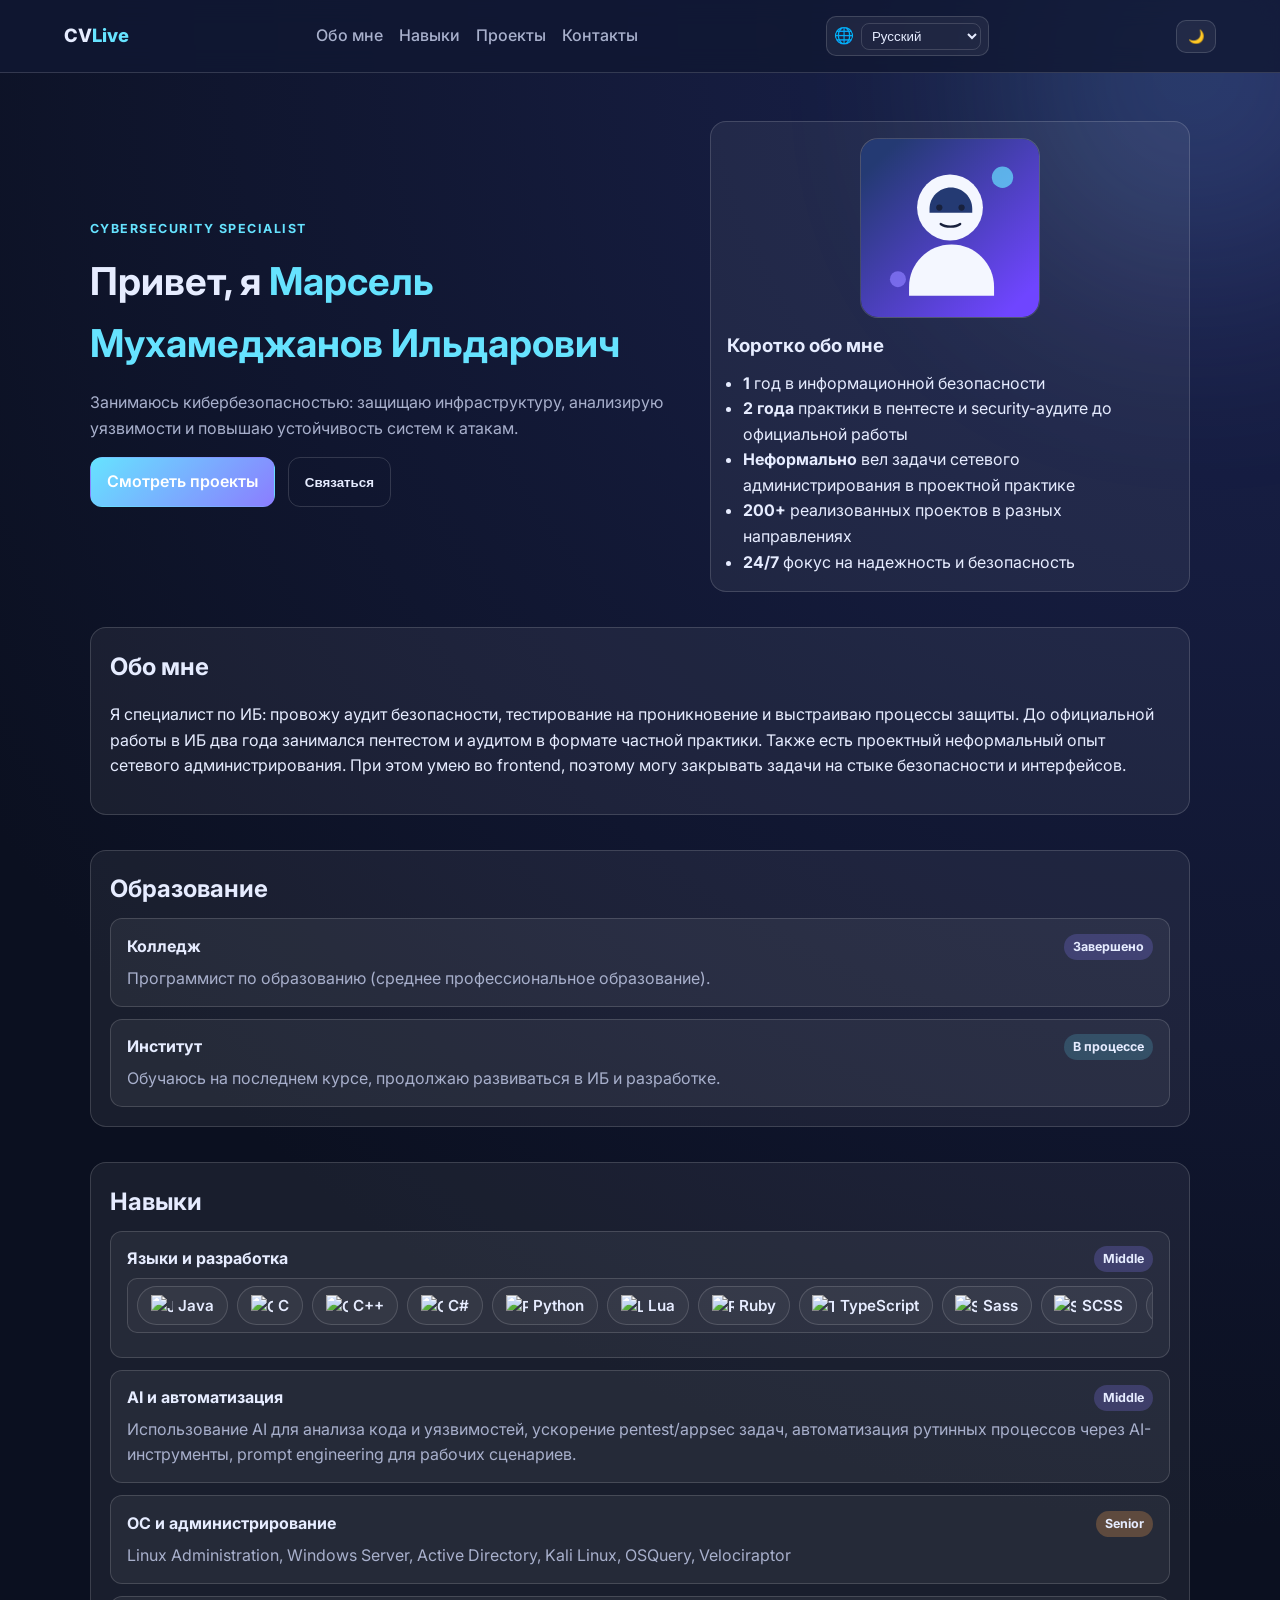
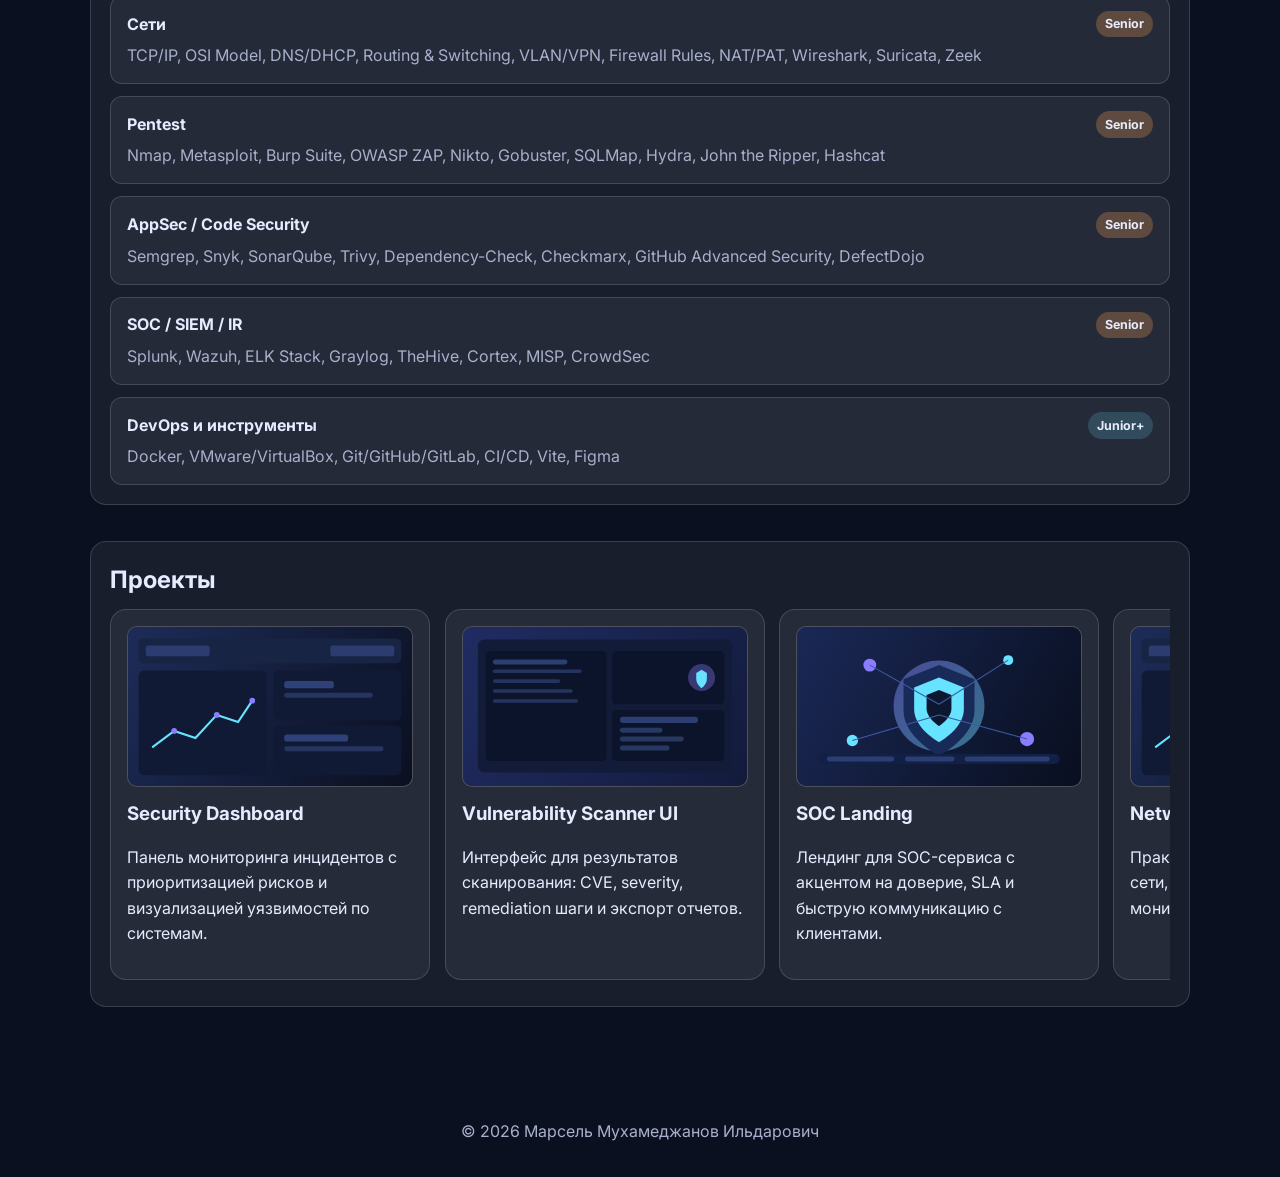
==== index.html @ aeaad743 "Initial resume website with multilingual UI and project showcase. Co-authored-by: Cursor <cursoragen" ====
<!doctype html>
<html lang="ru">
  <head>
    <meta charset="UTF-8" />
    <meta name="viewport" content="width=device-width, initial-scale=1.0" />
    <title>Портфолио | Мухамеджанов Марсель Ильдарович</title>
    <meta name="theme-color" content="#0b1020" />
    <meta
      name="description"
      content="Интерактивное онлайн-резюме: опыт, навыки, проекты и контакты."
    />
    <link rel="manifest" href="manifest.webmanifest" />
    <link rel="icon" href="assets/avatar.svg" type="image/svg+xml" />
    <link rel="preconnect" href="https://fonts.googleapis.com" />
    <link rel="preconnect" href="https://fonts.gstatic.com" crossorigin />
    <link
      href="https://fonts.googleapis.com/css2?family=Inter:wght@400;500;700;800&display=swap"
      rel="stylesheet"
    />
    <link rel="stylesheet" href="styles.css" />
  </head>
  <body>
    <div class="background-glow"></div>

    <header class="header">
      <a href="#home" class="logo">CV<span>Live</span></a>
      <nav class="nav">
        <a href="#about" data-i18n="nav_about">Обо мне</a>
        <a href="#skills" data-i18n="nav_skills">Навыки</a>
        <a href="#projects" data-i18n="nav_projects">Проекты</a>
        <a href="#" id="openPhonePanelNav" data-i18n="nav_contact">Контакты</a>
      </nav>
      <div class="lang-select-wrap" title="Language">
        <span>🌐</span>
        <select id="langSelect" aria-label="Выбор языка">
          <option value="de">Deutsch</option>
          <option value="en">English</option>
          <option value="es">Español</option>
          <option value="fr">Français</option>
          <option value="it">Italiano</option>
          <option value="ru" selected>Русский</option>
          <option value="tr">Türkçe</option>
          <option value="zh">中文</option>
        </select>
      </div>
      <button id="themeToggle" class="theme-toggle" aria-label="Сменить тему">🌙</button>
    </header>

    <main id="home">
      <section class="hero reveal">
        <div>
          <p class="kicker" data-i18n="hero_kicker">Cybersecurity Specialist</p>
          <h1 data-i18n-html="hero_title">Привет, я <span class="accent">Марсель Мухамеджанов Ильдарович</span></h1>
          <p class="hero-text" data-i18n="hero_text">
            Занимаюсь кибербезопасностью: защищаю инфраструктуру, анализирую
            уязвимости и повышаю устойчивость систем к атакам.
          </p>
          <div class="cta-group">
            <a class="btn btn-primary" href="#projects" data-i18n="hero_projects_btn">Смотреть проекты</a>
            <button class="btn btn-ghost" id="openPhonePanelBtn" type="button" data-i18n="hero_contact_btn">Связаться</button>
          </div>
        </div>
        <div class="stats-card floating-card">
          <img src="assets/avatar.svg" alt="Портрет в векторном стиле" class="avatar" loading="lazy" />
          <h3 data-i18n="stats_title">Коротко обо мне</h3>
          <ul>
            <li data-i18n-html="stats_item_1"><strong>1</strong> год в информационной безопасности</li>
            <li data-i18n-html="stats_item_2"><strong>2 года</strong> практики в пентесте и security-аудите до официальной работы</li>
            <li data-i18n-html="stats_item_3"><strong>Неформально</strong> вел задачи сетевого администрирования в проектной практике</li>
            <li data-i18n-html="stats_item_4"><strong>200+</strong> реализованных проектов в разных направлениях</li>
            <li data-i18n-html="stats_item_5"><strong>24/7</strong> фокус на надежность и безопасность</li>
          </ul>
        </div>
      </section>

      <section id="about" class="section reveal">
        <h2 data-i18n="about_title">Обо мне</h2>
        <p data-i18n="about_text">
          Я специалист по ИБ: провожу аудит безопасности, тестирование на
          проникновение и выстраиваю процессы защиты. До официальной работы в
          ИБ два года занимался пентестом и аудитом в формате частной практики.
          Также есть проектный неформальный опыт сетевого администрирования.
          При этом умею во frontend, поэтому могу закрывать задачи на стыке
          безопасности и интерфейсов.
        </p>
      </section>

      <section id="education" class="section reveal">
        <h2 data-i18n="edu_title">Образование</h2>
        <div class="skills-matrix">
          <article class="matrix-row">
            <div class="matrix-head">
              <h3 data-i18n="edu_college">Колледж</h3>
              <span class="level level-mid" data-i18n="edu_college_level">Завершено</span>
            </div>
            <p data-i18n="edu_college_text">Программист по образованию (среднее профессиональное образование).</p>
          </article>
          <article class="matrix-row">
            <div class="matrix-head">
              <h3 data-i18n="edu_uni">Институт</h3>
              <span class="level level-junior" data-i18n="edu_uni_level">В процессе</span>
            </div>
            <p data-i18n="edu_uni_text">Обучаюсь на последнем курсе, продолжаю развиваться в ИБ и разработке.</p>
          </article>
        </div>
      </section>

      <section id="skills" class="section reveal">
        <h2 data-i18n="skills_title">Навыки</h2>
        <div class="skills-matrix">
          <article class="matrix-row">
            <div class="matrix-head">
              <h3 data-i18n="skills_langdev_title">Языки и разработка</h3>
              <span class="level level-mid" data-i18n="level_middle">Middle</span>
            </div>
            <div class="lang-marquee" aria-label="Логотипы языков программирования">
              <div class="lang-track">
                <span class="lang-pill"><img src="https://cdn.jsdelivr.net/gh/devicons/devicon/icons/java/java-original.svg" alt="Java" />Java</span>
                <span class="lang-pill"><img src="https://cdn.jsdelivr.net/gh/devicons/devicon/icons/c/c-original.svg" alt="C" />C</span>
                <span class="lang-pill"><img src="https://cdn.jsdelivr.net/gh/devicons/devicon/icons/cplusplus/cplusplus-original.svg" alt="C++" />C++</span>
                <span class="lang-pill"><img src="https://cdn.jsdelivr.net/gh/devicons/devicon/icons/csharp/csharp-original.svg" alt="C#" />C#</span>
                <span class="lang-pill"><img src="https://cdn.jsdelivr.net/gh/devicons/devicon/icons/python/python-original.svg" alt="Python" />Python</span>
                <span class="lang-pill"><img src="https://cdn.jsdelivr.net/gh/devicons/devicon/icons/lua/lua-original.svg" alt="Lua" />Lua</span>
                <span class="lang-pill"><img src="https://cdn.jsdelivr.net/gh/devicons/devicon/icons/ruby/ruby-original.svg" alt="Ruby" />Ruby</span>
                <span class="lang-pill"><img src="https://cdn.jsdelivr.net/gh/devicons/devicon/icons/typescript/typescript-original.svg" alt="TypeScript" />TypeScript</span>
                <span class="lang-pill"><img src="https://cdn.jsdelivr.net/gh/devicons/devicon/icons/sass/sass-original.svg" alt="Sass" />Sass</span>
                <span class="lang-pill"><img src="https://cdn.jsdelivr.net/gh/devicons/devicon/icons/sass/sass-original.svg" alt="SCSS" />SCSS</span>
                <span class="lang-pill"><img src="assets/tailwindcss.svg" alt="Tailwind CSS" />Tailwind</span>
                <span class="lang-pill"><img src="https://cdn.jsdelivr.net/gh/devicons/devicon/icons/java/java-original.svg" alt="Java" />Java</span>
                <span class="lang-pill"><img src="https://cdn.jsdelivr.net/gh/devicons/devicon/icons/c/c-original.svg" alt="C" />C</span>
                <span class="lang-pill"><img src="https://cdn.jsdelivr.net/gh/devicons/devicon/icons/cplusplus/cplusplus-original.svg" alt="C++" />C++</span>
                <span class="lang-pill"><img src="https://cdn.jsdelivr.net/gh/devicons/devicon/icons/csharp/csharp-original.svg" alt="C#" />C#</span>
                <span class="lang-pill"><img src="https://cdn.jsdelivr.net/gh/devicons/devicon/icons/python/python-original.svg" alt="Python" />Python</span>
                <span class="lang-pill"><img src="https://cdn.jsdelivr.net/gh/devicons/devicon/icons/lua/lua-original.svg" alt="Lua" />Lua</span>
                <span class="lang-pill"><img src="https://cdn.jsdelivr.net/gh/devicons/devicon/icons/ruby/ruby-original.svg" alt="Ruby" />Ruby</span>
                <span class="lang-pill"><img src="https://cdn.jsdelivr.net/gh/devicons/devicon/icons/typescript/typescript-original.svg" alt="TypeScript" />TypeScript</span>
                <span class="lang-pill"><img src="https://cdn.jsdelivr.net/gh/devicons/devicon/icons/sass/sass-original.svg" alt="Sass" />Sass</span>
                <span class="lang-pill"><img src="https://cdn.jsdelivr.net/gh/devicons/devicon/icons/sass/sass-original.svg" alt="SCSS" />SCSS</span>
                <span class="lang-pill"><img src="assets/tailwindcss.svg" alt="Tailwind CSS" />Tailwind</span>
              </div>
            </div>
          </article>

          <article class="matrix-row">
            <div class="matrix-head">
              <h3 data-i18n="ai_title">AI и автоматизация</h3>
              <span class="level level-mid" data-i18n="level_middle">Middle</span>
            </div>
            <p data-i18n="ai_text">Использование AI для анализа кода и уязвимостей, ускорение pentest/appsec задач, автоматизация рутинных процессов через AI-инструменты, prompt engineering для рабочих сценариев.</p>
          </article>

          <article class="matrix-row">
            <div class="matrix-head">
              <h3 data-i18n="skills_os_title">ОС и администрирование</h3>
              <span class="level level-senior" data-i18n="level_senior">Senior</span>
            </div>
            <p data-i18n="skills_os_text">Linux Administration, Windows Server, Active Directory, Kali Linux, OSQuery, Velociraptor</p>
          </article>

          <article class="matrix-row">
            <div class="matrix-head">
              <h3 data-i18n="skills_networks_title">Сети</h3>
              <span class="level level-senior" data-i18n="level_senior">Senior</span>
            </div>
            <p data-i18n="skills_networks_text">TCP/IP, OSI Model, DNS/DHCP, Routing & Switching, VLAN/VPN, Firewall Rules, NAT/PAT, Wireshark, Suricata, Zeek</p>
          </article>

          <article class="matrix-row">
            <div class="matrix-head">
              <h3 data-i18n="skills_pentest_title">Pentest</h3>
              <span class="level level-senior" data-i18n="level_senior">Senior</span>
            </div>
            <p data-i18n="skills_pentest_text">Nmap, Metasploit, Burp Suite, OWASP ZAP, Nikto, Gobuster, SQLMap, Hydra, John the Ripper, Hashcat</p>
          </article>

          <article class="matrix-row">
            <div class="matrix-head">
              <h3 data-i18n="skills_appsec_title">AppSec / Code Security</h3>
              <span class="level level-senior" data-i18n="level_senior">Senior</span>
            </div>
            <p data-i18n="skills_appsec_text">Semgrep, Snyk, SonarQube, Trivy, Dependency-Check, Checkmarx, GitHub Advanced Security, DefectDojo</p>
          </article>

          <article class="matrix-row">
            <div class="matrix-head">
              <h3 data-i18n="skills_soc_title">SOC / SIEM / IR</h3>
              <span class="level level-senior" data-i18n="level_senior">Senior</span>
            </div>
            <p data-i18n="skills_soc_text">Splunk, Wazuh, ELK Stack, Graylog, TheHive, Cortex, MISP, CrowdSec</p>
          </article>

          <article class="matrix-row">
            <div class="matrix-head">
              <h3 data-i18n="skills_devops_title">DevOps и инструменты</h3>
              <span class="level level-junior" data-i18n="level_junior">Junior+</span>
            </div>
            <p data-i18n="skills_devops_text">Docker, VMware/VirtualBox, Git/GitHub/GitLab, CI/CD, Vite, Figma</p>
          </article>
        </div>
      </section>

      <section id="projects" class="section reveal">
        <h2 data-i18n="projects_title">Проекты</h2>
        <div class="projects-strip" id="projectsStrip">
          <article class="project-card open-modal-btn" data-modal="projectModal1" tabindex="0" role="button">
            <img
              src="assets/projects/security-dashboard.svg"
              alt="Иллюстрация проекта Security Dashboard"
              class="project-image"
              loading="lazy"
            />
            <h3 data-i18n="project_1_title">Security Dashboard</h3>
            <p data-i18n="project_1_text">
              Панель мониторинга инцидентов с приоритизацией рисков и
              визуализацией уязвимостей по системам.
            </p>
          </article>
          <article class="project-card open-modal-btn" data-modal="projectModal2" tabindex="0" role="button">
            <img
              src="assets/projects/vulnerability-scanner.svg"
              alt="Иллюстрация проекта Vulnerability Scanner UI"
              class="project-image"
              loading="lazy"
            />
            <h3 data-i18n="project_2_title">Vulnerability Scanner UI</h3>
            <p data-i18n="project_2_text">
              Интерфейс для результатов сканирования: CVE, severity, remediation
              шаги и экспорт отчетов.
            </p>
          </article>
          <article class="project-card open-modal-btn" data-modal="projectModal3" tabindex="0" role="button">
            <img
              src="assets/projects/soc-landing.svg"
              alt="Иллюстрация проекта SOC Landing"
              class="project-image"
              loading="lazy"
            />
            <h3 data-i18n="project_3_title">SOC Landing</h3>
            <p data-i18n="project_3_text">
              Лендинг для SOC-сервиса с акцентом на доверие, SLA и быструю
              коммуникацию с клиентами.
            </p>
          </article>
          <article class="project-card open-modal-btn" data-modal="projectModal4" tabindex="0" role="button">
            <img
              src="assets/projects/security-dashboard.svg"
              alt="Иллюстрация проекта Network Hardening Lab"
              class="project-image"
              loading="lazy"
            />
            <h3 data-i18n="project_4_title">Network Hardening Lab</h3>
            <p data-i18n="project_4_text">
              Практический стенд по сегментации сети, настройке firewall rules,
              VPN и мониторингу сетевых аномалий.
            </p>
          </article>
          <article class="project-card open-modal-btn" data-modal="projectModal5" tabindex="0" role="button">
            <img
              src="assets/projects/vulnerability-scanner.svg"
              alt="Иллюстрация проекта AppSec CI Pipeline"
              class="project-image"
              loading="lazy"
            />
            <h3 data-i18n="project_5_title">AppSec CI Pipeline</h3>
            <p data-i18n="project_5_text">
              Интеграция SAST/SCA/Container scanning в CI: Semgrep, Snyk, Trivy
              с отчетами и автоматизацией triage.
            </p>
          </article>
          <article class="project-card open-modal-btn" data-modal="projectModal6" tabindex="0" role="button">
            <img
              src="assets/projects/soc-landing.svg"
              alt="Иллюстрация проекта Incident Response Playbooks"
              class="project-image"
              loading="lazy"
            />
            <h3 data-i18n="project_6_title">Incident Response Playbooks</h3>
            <p data-i18n="project_6_text">
              Набор IR-сценариев и шаблонов реагирования для SOC: от алерта до
              пост-инцидентного отчета и lessons learned.
            </p>
          </article>
        </div>
      </section>

      <div id="projectModal1" class="modal" aria-hidden="true">
        <div class="modal-content">
          <button class="modal-close" data-close-modal>✕</button>
          <h3 data-i18n="modal_1_title">Security Dashboard</h3>
          <p data-i18n="modal_1_text">Центр мониторинга инцидентов: агрегация логов, риск-скоринг, таймлайн событий и приоритеты реагирования.</p>
        </div>
      </div>
      <div id="projectModal2" class="modal" aria-hidden="true">
        <div class="modal-content">
          <button class="modal-close" data-close-modal>✕</button>
          <h3 data-i18n="modal_2_title">Vulnerability Scanner UI</h3>
          <p data-i18n="modal_2_text">Интерфейс анализа уязвимостей с triage по CVSS, дедупликацией и назначением remediation-задач.</p>
        </div>
      </div>
      <div id="projectModal3" class="modal" aria-hidden="true">
        <div class="modal-content">
          <button class="modal-close" data-close-modal>✕</button>
          <h3 data-i18n="modal_3_title">SOC Landing</h3>
          <p data-i18n="modal_3_text">Лендинг сервиса с акцентом на SLA, процесс онбординга и прозрачную коммуникацию при инцидентах.</p>
        </div>
      </div>
      <div id="projectModal4" class="modal" aria-hidden="true">
        <div class="modal-content">
          <button class="modal-close" data-close-modal>✕</button>
          <h3 data-i18n="modal_4_title">Network Hardening Lab</h3>
          <p data-i18n="modal_4_text">Лаборатория для практики хардненинга: сегментация VLAN, VPN-туннели, firewall policy и проверка устойчивости.</p>
        </div>
      </div>
      <div id="projectModal5" class="modal" aria-hidden="true">
        <div class="modal-content">
          <button class="modal-close" data-close-modal>✕</button>
          <h3 data-i18n="modal_5_title">AppSec CI Pipeline</h3>
          <p data-i18n="modal_5_text">Пайплайн DevSecOps со сканированием кода и зависимостей, quality gates и автоматическим формированием отчетов.</p>
        </div>
      </div>
      <div id="projectModal6" class="modal" aria-hidden="true">
        <div class="modal-content">
          <button class="modal-close" data-close-modal>✕</button>
          <h3 data-i18n="modal_6_title">Incident Response Playbooks</h3>
          <p data-i18n="modal_6_text">Стандартизированные playbooks для SOC: классификация инцидента, containment, eradication и post-mortem.</p>
        </div>
      </div>

    </main>

    <aside id="phonePanel" class="phone-panel" aria-hidden="true">
      <div class="phone-shell">
        <div class="phone-notch"></div>
        <button class="phone-close" id="closePhonePanel" aria-label="Закрыть контакты">✕</button>
        <h3 data-i18n="contact_title">Связаться</h3>
        <p class="phone-sub" data-i18n="contact_subtitle">Быстрые контакты</p>
        <div class="phone-contact-list">
          <a href="tel:+79092951115" data-i18n="contact_phone">📞 +7 (909) 295-11-15</a>
          <a href="mailto:marselmuhamedzanoa@gmail.com" data-i18n="contact_email">✉️ marselmuhamedzanoa@gmail.com</a>
          <a href="https://t.me/llfatell" target="_blank" rel="noreferrer" data-i18n="contact_telegram">💬 Telegram: @llfatell</a>
          <a href="https://github.com/HARLEQU1IN" target="_blank" rel="noreferrer" data-i18n="contact_github">🐙 GitHub: HARLEQU1IN</a>
        </div>
      </div>
    </aside>

    <footer class="footer">© <span id="year"></span> Марсель Мухамеджанов Ильдарович</footer>
    <script src="script.js"></script>
  </body>
</html>
---- styles.css ----
:root {
  --bg: #0b1020;
  --bg-soft: #111833;
  --text: #e6ecff;
  --muted: #a8b0cc;
  --accent: #66e3ff;
  --accent-2: #8b7dff;
  --card: rgba(255, 255, 255, 0.06);
  --border: rgba(255, 255, 255, 0.15);
}

body.light {
  --bg: #f5f8ff;
  --bg-soft: #ffffff;
  --text: #18213d;
  --muted: #566188;
  --accent: #0074ff;
  --accent-2: #6f45ff;
  --card: rgba(0, 70, 170, 0.06);
  --border: rgba(0, 70, 170, 0.16);
}

* {
  box-sizing: border-box;
}

html {
  scroll-behavior: smooth;
}

body {
  margin: 0;
  font-family: Inter, system-ui, sans-serif;
  background: radial-gradient(circle at top right, #1b2350 0, var(--bg) 50%);
  color: var(--text);
  line-height: 1.6;
  min-height: 100vh;
  overflow-x: hidden;
}

body.light {
  background: linear-gradient(180deg, #e9f2ff, #f7f9ff 45%, #f5f8ff);
}

.background-glow {
  position: fixed;
  width: 400px;
  height: 400px;
  border-radius: 50%;
  background: linear-gradient(135deg, var(--accent), var(--accent-2));
  filter: blur(120px);
  opacity: 0.22;
  top: -120px;
  right: -120px;
  pointer-events: none;
}

.glow-2 {
  top: auto;
  bottom: -140px;
  left: -120px;
  right: auto;
  opacity: 0.16;
}

.noise {
  position: fixed;
  inset: 0;
  pointer-events: none;
  opacity: 0.06;
  background-image: radial-gradient(circle, #fff 1px, transparent 1px);
  background-size: 3px 3px;
}

.header {
  position: sticky;
  top: 0;
  z-index: 10;
  display: flex;
  align-items: center;
  justify-content: space-between;
  padding: 1rem 5vw;
  backdrop-filter: blur(12px);
  background: color-mix(in srgb, var(--bg-soft) 82%, transparent);
  border-bottom: 1px solid var(--border);
}

.logo {
  font-weight: 800;
  font-size: 1.15rem;
  text-decoration: none;
  color: var(--text);
}

.logo span {
  color: var(--accent);
}

.nav {
  display: flex;
  gap: 1rem;
}

.nav a {
  color: var(--muted);
  text-decoration: none;
  font-weight: 500;
}

.nav a.active {
  color: var(--accent);
}

.nav a:hover {
  color: var(--accent);
}

.theme-toggle {
  border: 1px solid var(--border);
  background: var(--card);
  color: var(--text);
  border-radius: 10px;
  padding: 0.5rem 0.65rem;
  cursor: pointer;
}

.lang-select-wrap {
  display: flex;
  align-items: center;
  gap: 0.4rem;
  border: 1px solid var(--border);
  border-radius: 10px;
  padding: 0.35rem 0.45rem;
  background: var(--card);
}

.lang-select-wrap select {
  border: 1px solid var(--border);
  border-radius: 8px;
  background: transparent;
  color: var(--text);
  padding: 0.25rem 0.4rem;
  min-width: 120px;
}

main {
  width: min(1100px, 92vw);
  margin: 0 auto;
  padding: 2rem 0 5rem;
}

.hero {
  display: grid;
  grid-template-columns: 1.25fr 1fr;
  gap: 1.2rem;
  align-items: center;
  margin-top: 1rem;
}

.kicker {
  color: var(--accent);
  font-weight: 700;
  text-transform: uppercase;
  letter-spacing: 0.12em;
  font-size: 0.78rem;
}

h1,
h2,
h3 {
  margin: 0 0 0.6rem;
}

h1 {
  font-size: clamp(1.9rem, 3vw, 3.2rem);
}

.accent {
  color: var(--accent);
}

.hero-text {
  max-width: 65ch;
  color: var(--muted);
}

.cta-group {
  display: flex;
  gap: 0.8rem;
  margin-top: 1rem;
}

.btn {
  border-radius: 12px;
  padding: 0.7rem 1rem;
  text-decoration: none;
  font-weight: 600;
  border: 1px solid transparent;
  transition: transform 0.2s ease, box-shadow 0.2s ease;
}

.btn:hover {
  transform: translateY(-1px);
}

.btn-primary {
  background: linear-gradient(135deg, var(--accent), var(--accent-2));
  color: white;
}

.btn-ghost {
  color: var(--text);
  border-color: var(--border);
  background: transparent;
  cursor: pointer;
}

.stats-card,
.section,
.project-card,
.contact-form {
  background: var(--card);
  border: 1px solid var(--border);
  border-radius: 16px;
}

.stats-card {
  padding: 1rem;
}

.floating-card {
  transform-style: preserve-3d;
  transition: transform 0.2s ease;
}

.avatar {
  width: 100%;
  max-width: 180px;
  display: block;
  margin: 0 auto 0.8rem;
  border-radius: 18px;
  border: 1px solid var(--border);
  background: linear-gradient(160deg, rgba(255, 255, 255, 0.08), transparent);
}

.stats-card ul {
  margin: 0;
  padding-left: 1rem;
}

.section {
  margin-top: 2.2rem;
  padding: 1.2rem;
}

.ticker-wrap {
  overflow: hidden;
  border: 1px solid var(--border);
  border-radius: 14px;
  background: var(--card);
}

.ticker-track {
  display: flex;
  gap: 0.7rem;
  width: max-content;
  padding: 0.8rem;
  animation: tickerMove 24s linear infinite;
}

.ticker-track span {
  border: 1px solid var(--border);
  border-radius: 999px;
  padding: 0.4rem 0.8rem;
  background: rgba(255, 255, 255, 0.05);
  white-space: nowrap;
}

.ticker-wrap:hover .ticker-track {
  animation-play-state: paused;
}

.filters {
  display: flex;
  flex-wrap: wrap;
  gap: 0.55rem;
  margin-bottom: 0.9rem;
}

.chip {
  border: 1px solid var(--border);
  background: transparent;
  color: var(--text);
  border-radius: 999px;
  padding: 0.42rem 0.8rem;
  cursor: pointer;
}

.chip.active {
  background: linear-gradient(135deg, var(--accent), var(--accent-2));
  color: white;
}

.dashboard-grid {
  display: grid;
  grid-template-columns: repeat(auto-fit, minmax(220px, 1fr));
  gap: 0.9rem;
}

.dashboard-tile {
  border: 1px solid var(--border);
  border-radius: 14px;
  padding: 1rem;
  background: var(--card);
  position: relative;
  overflow: hidden;
}

.dashboard-tile::after {
  content: "";
  position: absolute;
  width: 130px;
  height: 130px;
  border-radius: 50%;
  background: radial-gradient(circle, var(--accent), transparent 65%);
  top: -55px;
  right: -55px;
  opacity: 0.35;
}

.pulse {
  animation: pulseTile 2.8s ease-in-out infinite;
}

.skills-grid,
.projects-grid {
  display: grid;
  gap: 0.8rem;
}

.skills-grid {
  grid-template-columns: repeat(auto-fit, minmax(150px, 1fr));
}

.skills-groups {
  display: grid;
  gap: 1rem;
}

.skills-group h3 {
  margin-bottom: 0.55rem;
  color: var(--accent);
  font-size: 0.95rem;
  letter-spacing: 0.02em;
}

.skills-group.hide {
  display: none;
}

.hide {
  display: none !important;
}

.skills-matrix {
  display: grid;
  gap: 0.75rem;
}

.matrix-row {
  border: 1px solid var(--border);
  border-radius: 12px;
  padding: 0.9rem 1rem;
  background: color-mix(in srgb, var(--card) 92%, transparent);
  overflow: hidden;
}

.matrix-head {
  display: flex;
  align-items: center;
  justify-content: space-between;
  gap: 0.8rem;
  margin-bottom: 0.35rem;
}

.matrix-head h3 {
  margin: 0;
  font-size: 1rem;
}

.matrix-row p {
  margin: 0;
  color: var(--muted);
  overflow-wrap: anywhere;
}

.lang-marquee {
  width: 100%;
  max-width: 100%;
  overflow: hidden;
  border: 1px solid var(--border);
  border-radius: 10px;
  margin-bottom: 0.55rem;
  background: rgba(255, 255, 255, 0.03);
}

.lang-track {
  display: flex;
  gap: 0.55rem;
  width: max-content;
  max-width: none;
  padding: 0.45rem 0.55rem;
  animation: langTicker 24s linear infinite;
  will-change: transform;
}

.lang-marquee:hover .lang-track {
  animation-play-state: paused;
}

.lang-pill {
  display: inline-flex;
  align-items: center;
  gap: 0.35rem;
  border: 1px solid var(--border);
  border-radius: 999px;
  padding: 0.4rem 0.8rem;
  font-size: 0.95rem;
  font-weight: 600;
  color: var(--text);
  background: rgba(255, 255, 255, 0.04);
  white-space: nowrap;
}

.lang-pill img {
  width: 22px;
  height: 22px;
  display: block;
}

.level {
  border-radius: 999px;
  padding: 0.2rem 0.55rem;
  font-size: 0.78rem;
  font-weight: 700;
}

.level-junior {
  background: rgba(102, 227, 255, 0.18);
  color: var(--text);
}

.level-mid {
  background: rgba(139, 125, 255, 0.24);
  color: var(--text);
}

.level-senior {
  background: rgba(255, 166, 77, 0.26);
  color: var(--text);
}

.skill-card {
  border: 1px solid var(--border);
  border-radius: 12px;
  padding: 0.8rem;
  text-align: center;
  font-size: 0.96rem;
  overflow-wrap: anywhere;
  word-break: break-word;
  background: color-mix(in srgb, var(--card) 88%, transparent);
  transition: transform 0.2s ease, opacity 0.2s ease;
}

.skill-card.hide {
  display: none;
}

.projects-grid {
  grid-template-columns: repeat(auto-fill, minmax(230px, 1fr));
}

.projects-strip {
  display: flex;
  gap: 0.9rem;
  overflow-x: auto;
  padding-bottom: 0.45rem;
  scrollbar-width: none;
}

.projects-strip::-webkit-scrollbar {
  display: none;
}

.projects-strip .project-card {
  min-width: 320px;
  flex: 0 0 320px;
  cursor: pointer;
}

.project-card {
  padding: 1rem;
  transition: transform 0.25s ease, box-shadow 0.25s ease;
}

.project-image {
  width: 100%;
  aspect-ratio: 16 / 9;
  object-fit: cover;
  border-radius: 10px;
  border: 1px solid var(--border);
  margin-bottom: 0.75rem;
  display: block;
  background: rgba(255, 255, 255, 0.04);
}

.project-card:hover {
  transform: translateY(-3px);
  box-shadow: 0 10px 35px rgba(0, 0, 0, 0.18);
}

.timeline {
  display: grid;
  grid-template-columns: repeat(auto-fit, minmax(200px, 1fr));
  gap: 0.8rem;
}

.timeline-item {
  border: 1px solid var(--border);
  border-radius: 12px;
  padding: 0.9rem;
  background: color-mix(in srgb, var(--card) 90%, transparent);
}

.timeline-item span {
  font-size: 0.8rem;
  color: var(--accent);
  font-weight: 700;
}

.timeline-item p {
  margin: 0.35rem 0 0;
}

.contact-form {
  padding: 1rem;
  display: grid;
  gap: 0.7rem;
}

input,
textarea {
  border-radius: 10px;
  border: 1px solid var(--border);
  padding: 0.65rem 0.75rem;
  background: rgba(0, 0, 0, 0.07);
  color: var(--text);
}

body.light input,
body.light textarea {
  background: rgba(255, 255, 255, 0.8);
}

.form-status {
  margin: 0.2rem 0 0;
  color: var(--accent);
  min-height: 1.2rem;
}

.footer {
  padding: 2rem;
  text-align: center;
  color: var(--muted);
}

.phone-panel {
  position: fixed;
  right: 1rem;
  top: 50%;
  transform: translate(120%, -50%);
  z-index: 45;
  transition: transform 0.35s ease;
}

.phone-panel.open {
  transform: translate(0, -50%);
}

.phone-shell {
  width: min(320px, 88vw);
  border-radius: 28px;
  border: 1px solid var(--border);
  background: color-mix(in srgb, var(--bg-soft) 93%, transparent);
  backdrop-filter: blur(10px);
  padding: 1rem;
  box-shadow: 0 18px 40px rgba(0, 0, 0, 0.28);
  position: relative;
  animation: phoneFloat 2.2s ease-in-out infinite;
}

.phone-notch {
  width: 92px;
  height: 12px;
  border-radius: 999px;
  background: rgba(255, 255, 255, 0.14);
  margin: 0 auto 0.7rem;
}

.phone-close {
  position: absolute;
  right: 0.7rem;
  top: 0.65rem;
  border: 1px solid var(--border);
  background: transparent;
  color: var(--text);
  border-radius: 8px;
  cursor: pointer;
}

.phone-sub {
  margin-top: -0.25rem;
  color: var(--muted);
}

.phone-contact-list {
  display: grid;
  gap: 0.55rem;
}

.phone-contact-list a {
  text-decoration: none;
  color: var(--text);
  border: 1px solid var(--border);
  border-radius: 10px;
  padding: 0.55rem 0.7rem;
  background: rgba(255, 255, 255, 0.03);
}

.phone-contact-list a:hover {
  border-color: var(--accent);
}

.roadmap-panel {
  margin-top: 0.8rem;
}

.tree-grid {
  display: grid;
  grid-template-columns: repeat(auto-fit, minmax(200px, 1fr));
  gap: 1rem;
  position: relative;
}

.tree-node {
  border: 1px solid var(--border);
  border-radius: 14px;
  padding: 0.85rem;
  background: color-mix(in srgb, var(--card) 90%, transparent);
  position: relative;
}

.tree-node::before {
  content: "";
  position: absolute;
  top: -12px;
  left: 24px;
  width: 2px;
  height: 12px;
  background: linear-gradient(var(--accent), transparent);
}

.modal {
  position: fixed;
  inset: 0;
  background: rgba(5, 8, 20, 0.72);
  display: grid;
  place-items: center;
  padding: 1rem;
  opacity: 0;
  visibility: hidden;
  transition: opacity 0.2s ease, visibility 0.2s ease;
  z-index: 40;
}

.modal.open {
  opacity: 1;
  visibility: visible;
}

.modal-content {
  width: min(540px, 94vw);
  border: 1px solid var(--border);
  border-radius: 16px;
  background: var(--bg-soft);
  padding: 1rem;
  transform: translateY(10px) scale(0.98);
  transition: transform 0.25s ease;
}

.modal.open .modal-content {
  transform: translateY(0) scale(1);
}

.modal-close {
  border: 1px solid var(--border);
  border-radius: 8px;
  background: transparent;
  color: var(--text);
  float: right;
  cursor: pointer;
}

.faq-item {
  border: 1px solid var(--border);
  border-radius: 12px;
  margin-bottom: 0.7rem;
  overflow: hidden;
}

.faq-btn {
  width: 100%;
  text-align: left;
  border: 0;
  padding: 0.8rem;
  background: color-mix(in srgb, var(--card) 92%, transparent);
  color: var(--text);
  cursor: pointer;
}

.faq-body {
  max-height: 0;
  overflow: hidden;
  padding: 0 0.8rem;
  transition: max-height 0.24s ease, padding 0.24s ease;
}

.faq-item.open .faq-body {
  max-height: 120px;
  padding: 0.2rem 0.8rem 0.8rem;
}

.reveal {
  opacity: 0;
  transform: translateY(12px);
  transition: opacity 0.5s ease, transform 0.5s ease;
}

.reveal.visible {
  opacity: 1;
  transform: translateY(0);
}

@media (max-width: 820px) {
  .nav {
    display: none;
  }

  .hero {
    grid-template-columns: 1fr;
  }
}

@media (max-width: 560px) {
  .skills-grid {
    grid-template-columns: 1fr;
  }
}

@keyframes tickerMove {
  from {
    transform: translateX(0);
  }
  to {
    transform: translateX(-50%);
  }
}

@keyframes pulseTile {
  0%,
  100% {
    transform: translateY(0);
  }
  50% {
    transform: translateY(-4px);
  }
}

@keyframes langTicker {
  from {
    transform: translateX(0);
  }
  to {
    transform: translateX(-50%);
  }
}

@keyframes phoneFloat {
  0%,
  100% {
    transform: translateY(0);
  }
  50% {
    transform: translateY(-6px);
  }
}
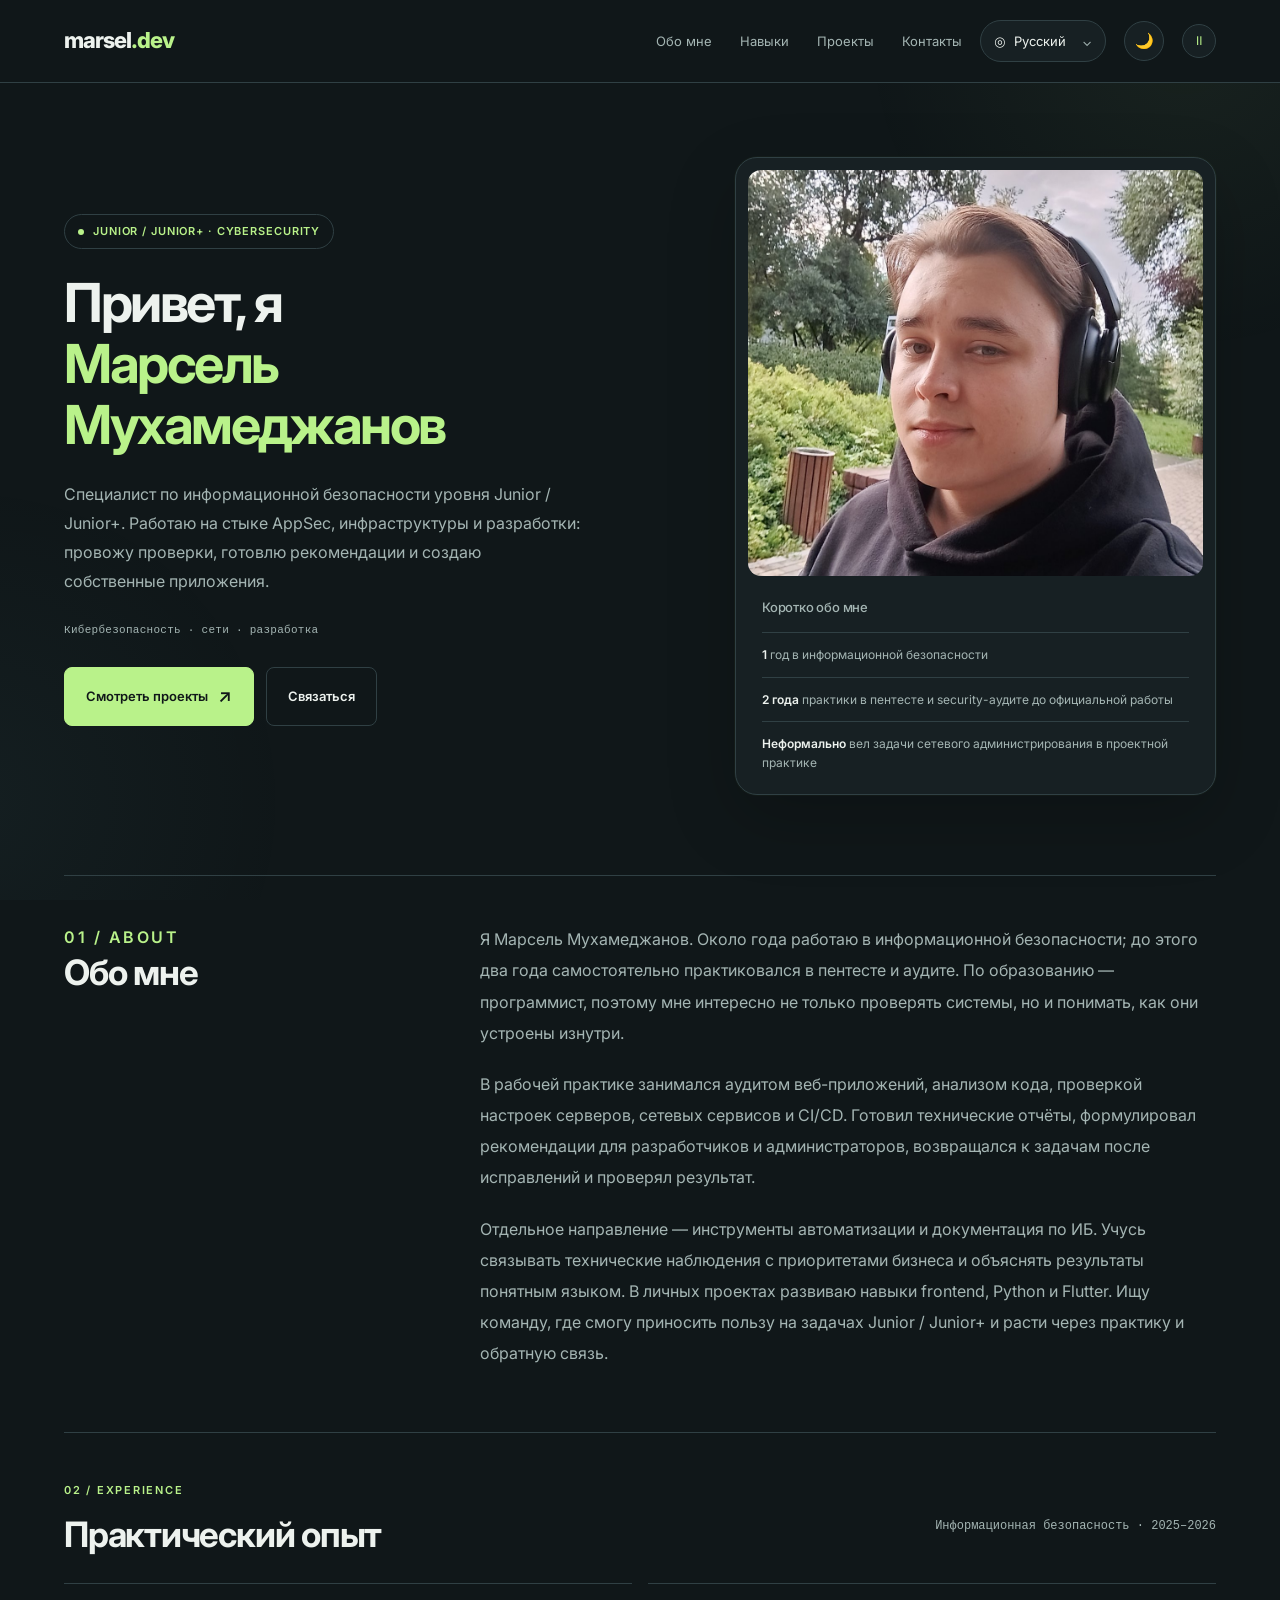
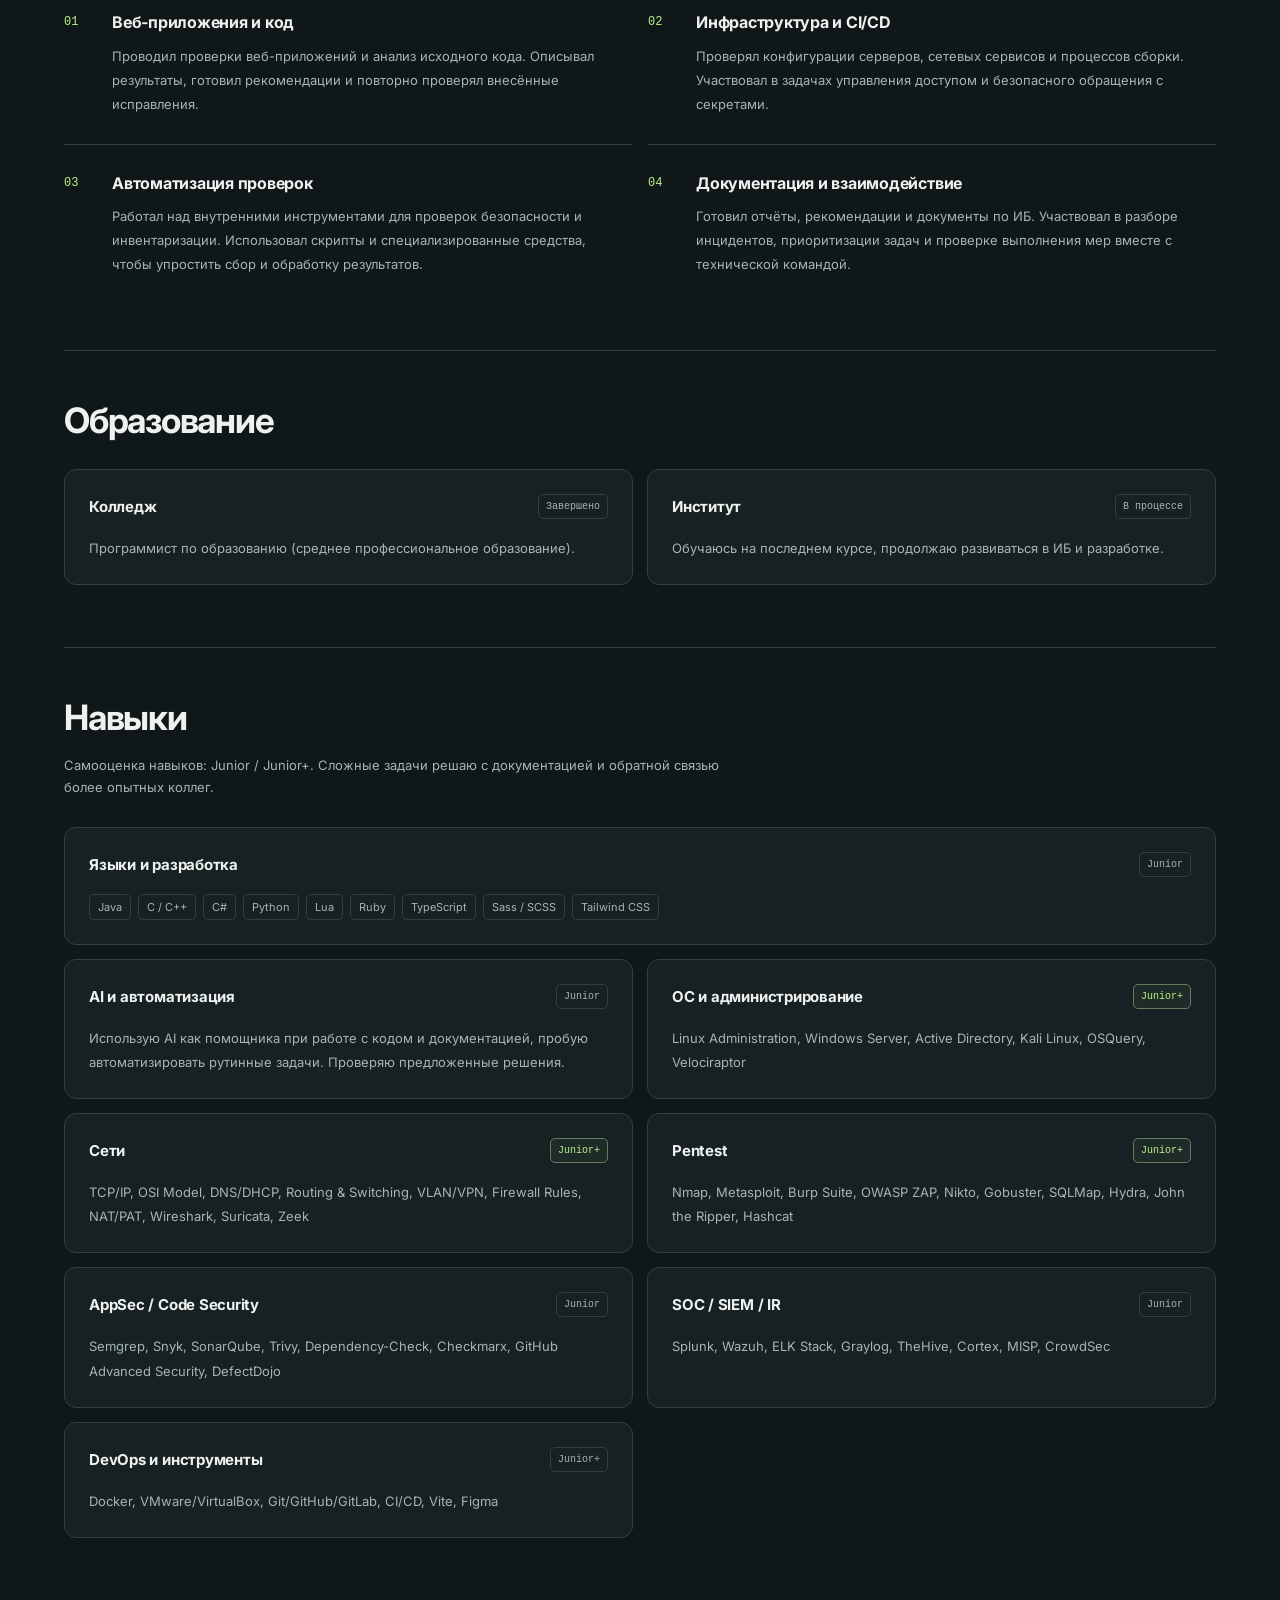
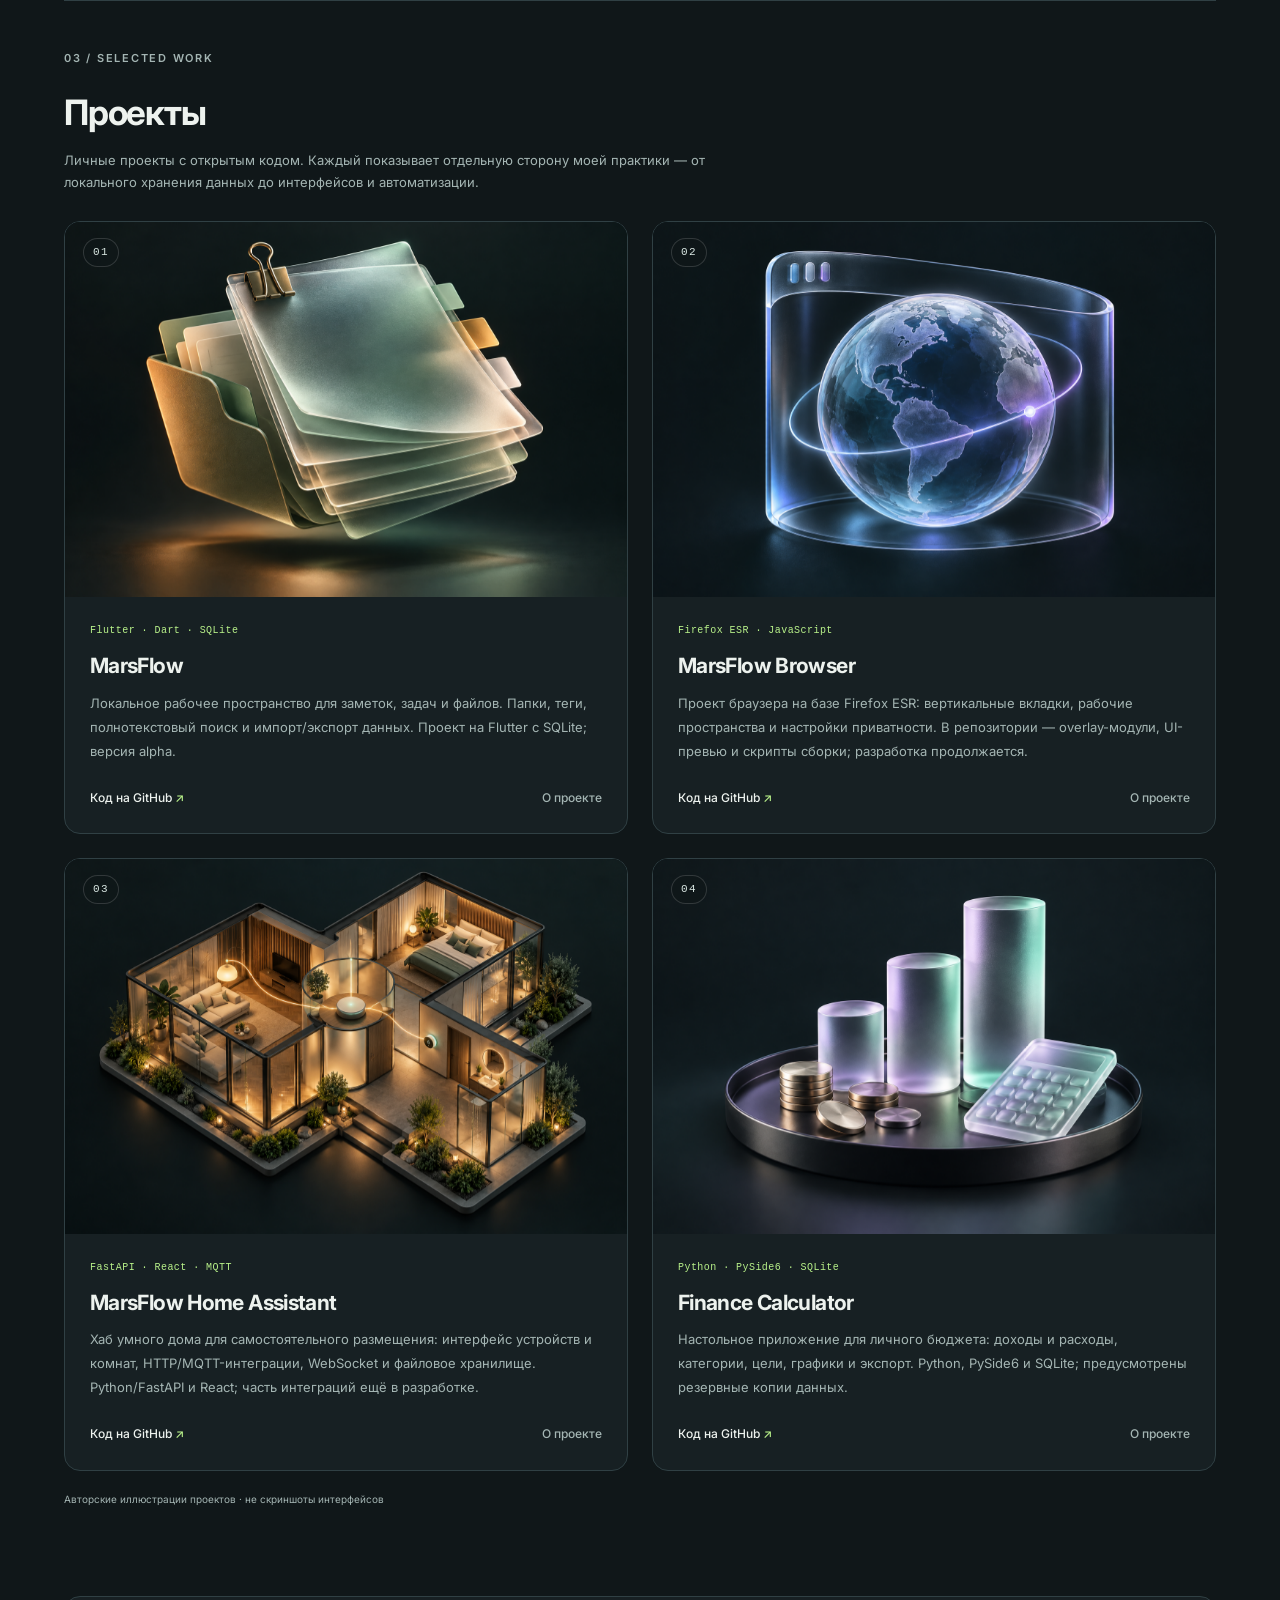
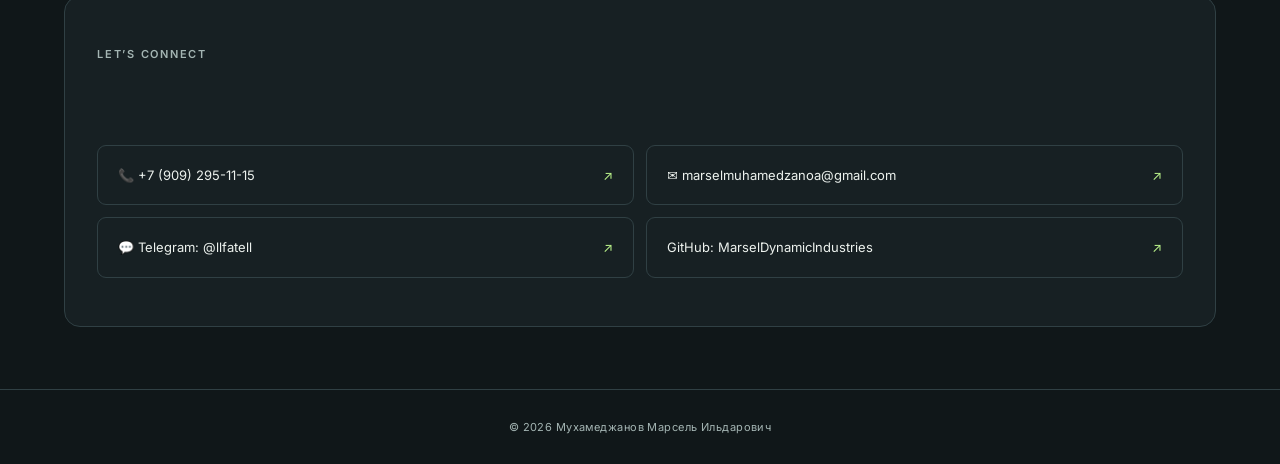
==== commit 23c9e54d: "Add files via upload Обновление портфолио" ====
--- a/index.html
+++ b/index.html
@@ -1,349 +1,148 @@
-<!doctype html>
+<!DOCTYPE html>
+
 <html lang="ru">
-  <head>
-    <meta charset="UTF-8" />
-    <meta name="viewport" content="width=device-width, initial-scale=1.0" />
-    <title>Портфолио | Мухамеджанов Марсель Ильдарович</title>
-    <meta name="theme-color" content="#0b1020" />
-    <meta
-      name="description"
-      content="Интерактивное онлайн-резюме: опыт, навыки, проекты и контакты."
-    />
-    <link rel="manifest" href="manifest.webmanifest" />
-    <link rel="icon" href="assets/avatar.svg" type="image/svg+xml" />
-    <link rel="preconnect" href="https://fonts.googleapis.com" />
-    <link rel="preconnect" href="https://fonts.gstatic.com" crossorigin />
-    <link
-      href="https://fonts.googleapis.com/css2?family=Inter:wght@400;500;700;800&display=swap"
-      rel="stylesheet"
-    />
-    <link rel="stylesheet" href="styles.css" />
-  </head>
-  <body>
-    <div class="background-glow"></div>
+<head>
+<meta charset="utf-8"/>
+<meta content="width=device-width, initial-scale=1.0" name="viewport"/>
+<title>Портфолио | Мухамеджанов Марсель Ильдарович</title>
+<meta content="#101719" name="theme-color"/>
+<meta content="Марсель Мухамеджанов — Junior / Junior+ в информационной безопасности. Практический опыт, навыки и личные проекты с открытым кодом." name="description"/>
+<link href="manifest.webmanifest" rel="manifest"/>
+<link href="assets/avatar.svg" rel="icon" type="image/svg+xml"/>
+<link href="https://fonts.googleapis.com" rel="preconnect"/>
+<link crossorigin="" href="https://fonts.gstatic.com" rel="preconnect"/>
+<link href="https://fonts.googleapis.com/css2?family=Inter:wght@400;500;700;800&amp;display=swap" rel="stylesheet"/>
+<link href="styles.css" rel="stylesheet"/>
+</head>
+<body><div aria-hidden="true" class="scroll-progress"></div><div aria-hidden="true" class="ambient-field"><i></i><i></i></div>
+<div class="background-glow"></div>
+<header class="header">
+<a class="logo" href="#home">marsel<span>.dev</span></a>
+<nav class="nav">
+<a data-i18n="nav_about" href="#about">Обо мне</a>
+<a data-i18n="nav_skills" href="#skills">Навыки</a>
+<a data-i18n="nav_projects" href="#projects">Проекты</a>
+<a data-i18n="nav_contact" href="#contact">Контакты</a>
+</nav>
+<details class="language-picker" id="languagePicker"><summary aria-label="Language"><span aria-hidden="true">◎</span> <span id="languageLabel">Русский</span><span aria-hidden="true" class="language-chevron">⌄</span></summary><div aria-label="Language" class="language-menu"><button aria-pressed="true" data-language="ru" lang="ru" type="button">Русский<span aria-hidden="true">✓</span></button><button aria-pressed="false" data-language="en" lang="en" type="button">English<span aria-hidden="true">✓</span></button><button aria-pressed="false" data-language="de" lang="de" type="button">Deutsch<span aria-hidden="true">✓</span></button><button aria-pressed="false" data-language="es" lang="es" type="button">Español<span aria-hidden="true">✓</span></button><button aria-pressed="false" data-language="fr" lang="fr" type="button">Français<span aria-hidden="true">✓</span></button><button aria-pressed="false" data-language="it" lang="it" type="button">Italiano<span aria-hidden="true">✓</span></button><button aria-pressed="false" data-language="tr" lang="tr" type="button">Türkçe<span aria-hidden="true">✓</span></button><button aria-pressed="false" data-language="zh" lang="zh" type="button">中文<span aria-hidden="true">✓</span></button></div></details>
+<button aria-label="Сменить тему" class="theme-toggle" id="themeToggle">🌙</button>
+</header>
+<main id="home">
+<section class="hero hero-animated">
+<div>
+<p class="kicker" data-i18n="hero_kicker">Junior / Junior+ · Cybersecurity</p>
+<h1 data-i18n-html="hero_title">Привет, я<br/><span class="accent">Марсель Мухамеджанов</span></h1>
+<p class="hero-text" data-i18n="hero_text">Специалист по информационной безопасности уровня Junior / Junior+. Работаю на стыке AppSec, инфраструктуры и разработки: провожу проверки, готовлю рекомендации и создаю собственные приложения.</p>
+<div class="hero-focus" data-i18n="focus_text">Кибербезопасность · сети · разработка</div><div class="cta-group">
+<a class="btn btn-primary" data-i18n="hero_projects_btn" href="#projects">Смотреть проекты</a>
+<a class="btn btn-ghost" data-i18n="hero_contact_btn" href="#contact">Связаться</a>
+</div>
+</div>
+<div class="stats-card portrait-card">
+<img alt="Марсель Мухамеджанов" class="avatar" fetchpriority="high" height="1080" src="assets/marsel.png" width="1080"/>
+<h3 data-i18n="stats_title">Коротко обо мне</h3>
+<ul>
+<li data-i18n-html="stats_item_1"><strong>1</strong> год в информационной безопасности</li>
+<li data-i18n-html="stats_item_2"><strong>2 года</strong> практики в пентесте и security-аудите до официальной работы</li>
+<li data-i18n-html="stats_item_3"><strong>Неформально</strong> вел задачи сетевого администрирования в проектной практике</li>
+</ul>
+</div>
+</section>
+<section class="section reveal" id="about"><div class="section-heading"><p class="kicker">01 / ABOUT</p><h2 class="motion-heading" data-i18n="about_title">Обо мне</h2></div><div class="about-copy"><p data-i18n="about_text">Я Марсель Мухамеджанов. Около года работаю в информационной безопасности; до этого два года самостоятельно практиковался в пентесте и аудите. По образованию — программист, поэтому мне интересно не только проверять системы, но и понимать, как они устроены изнутри.</p><p data-i18n="about_more">В рабочей практике занимался аудитом веб-приложений, анализом кода, проверкой настроек серверов, сетевых сервисов и CI/CD. Готовил технические отчёты, формулировал рекомендации для разработчиков и администраторов, возвращался к задачам после исправлений и проверял результат.</p><p data-i18n="about_workstyle">Отдельное направление — инструменты автоматизации и документация по ИБ. Учусь связывать технические наблюдения с приоритетами бизнеса и объяснять результаты понятным языком. В личных проектах развиваю навыки frontend, Python и Flutter. Ищу команду, где смогу приносить пользу на задачах Junior / Junior+ и расти через практику и обратную связь.</p></div></section><section class="section experience-section" id="experience"><div class="experience-heading"><div><p class="kicker">02 / EXPERIENCE</p><h2 class="motion-heading" data-i18n="experience_title">Практический опыт</h2></div><p class="experience-period" data-i18n="experience_intro">Информационная безопасность · 2025–2026</p></div><div class="experience-grid"><article class="experience-card motion-item" style="--stagger:0ms"><span aria-hidden="true" class="experience-index">01</span><h3 data-i18n="exp_web_title">Веб-приложения и код</h3><p data-i18n="exp_web_text">Проводил проверки веб-приложений и анализ исходного кода. Описывал результаты, готовил рекомендации и повторно проверял внесённые исправления.</p></article><article class="experience-card motion-item" style="--stagger:80ms"><span aria-hidden="true" class="experience-index">02</span><h3 data-i18n="exp_infra_title">Инфраструктура и CI/CD</h3><p data-i18n="exp_infra_text">Проверял конфигурации серверов, сетевых сервисов и процессов сборки. Участвовал в задачах управления доступом и безопасного обращения с секретами.</p></article><article class="experience-card motion-item" style="--stagger:0ms"><span aria-hidden="true" class="experience-index">03</span><h3 data-i18n="exp_auto_title">Автоматизация проверок</h3><p data-i18n="exp_auto_text">Работал над внутренними инструментами для проверок безопасности и инвентаризации. Использовал скрипты и специализированные средства, чтобы упростить сбор и обработку результатов.</p></article><article class="experience-card motion-item" style="--stagger:80ms"><span aria-hidden="true" class="experience-index">04</span><h3 data-i18n="exp_docs_title">Документация и взаимодействие</h3><p data-i18n="exp_docs_text">Готовил отчёты, рекомендации и документы по ИБ. Участвовал в разборе инцидентов, приоритизации задач и проверке выполнения мер вместе с технической командой.</p></article></div></section>
+<section class="section reveal" id="education">
+<h2 class="motion-heading" data-i18n="edu_title">Образование</h2>
+<div class="skills-matrix">
+<article class="matrix-row motion-item">
+<div class="matrix-head">
+<h3 data-i18n="edu_college">Колледж</h3>
+<span class="level level-mid" data-i18n="edu_college_level">Завершено</span>
+</div>
+<p data-i18n="edu_college_text">Программист по образованию (среднее профессиональное образование).</p>
+</article>
+<article class="matrix-row motion-item">
+<div class="matrix-head">
+<h3 data-i18n="edu_uni">Институт</h3>
+<span class="level level-junior" data-i18n="edu_uni_level">В процессе</span>
+</div>
+<p data-i18n="edu_uni_text">Обучаюсь на последнем курсе, продолжаю развиваться в ИБ и разработке.</p>
+</article>
+</div>
+</section>
+<section class="section reveal" id="skills">
+<h2 class="motion-heading" data-i18n="skills_title">Навыки</h2><p class="section-intro" data-i18n="skills_note">Самооценка навыков: Junior / Junior+. Сложные задачи решаю с документацией и обратной связью более опытных коллег.</p>
+<div class="skills-matrix">
+<article class="matrix-row motion-item">
+<div class="matrix-head">
+<h3 data-i18n="skills_langdev_title">Языки и разработка</h3>
+<span class="level level-mid" data-i18n="level_foundation">Junior</span>
+</div>
+<div class="tech-tags"><span>Java</span><span>C / C++</span><span>C#</span><span>Python</span><span>Lua</span><span>Ruby</span><span>TypeScript</span><span>Sass / SCSS</span><span>Tailwind CSS</span></div>
+</article>
+<article class="matrix-row motion-item">
+<div class="matrix-head">
+<h3 data-i18n="ai_title">AI и автоматизация</h3>
+<span class="level level-mid" data-i18n="level_foundation">Junior</span>
+</div>
+<p data-i18n="ai_text">Использую AI как помощника при работе с кодом и документацией, пробую автоматизировать рутинные задачи. Проверяю предложенные решения.</p>
+</article>
+<article class="matrix-row motion-item">
+<div class="matrix-head">
+<h3 data-i18n="skills_os_title">ОС и администрирование</h3>
+<span class="level level-practice" data-i18n="level_practice">Junior+</span>
+</div>
+<p data-i18n="skills_os_text">Linux Administration, Windows Server, Active Directory, Kali Linux, OSQuery, Velociraptor</p>
+</article>
+<article class="matrix-row motion-item">
+<div class="matrix-head">
+<h3 data-i18n="skills_networks_title">Сети</h3>
+<span class="level level-practice" data-i18n="level_practice">Junior+</span>
+</div>
+<p data-i18n="skills_networks_text">TCP/IP, OSI Model, DNS/DHCP, Routing &amp; Switching, VLAN/VPN, Firewall Rules, NAT/PAT, Wireshark, Suricata, Zeek</p>
+</article>
+<article class="matrix-row motion-item">
+<div class="matrix-head">
+<h3 data-i18n="skills_pentest_title">Pentest</h3>
+<span class="level level-practice" data-i18n="level_practice">Junior+</span>
+</div>
+<p data-i18n="skills_pentest_text">Nmap, Metasploit, Burp Suite, OWASP ZAP, Nikto, Gobuster, SQLMap, Hydra, John the Ripper, Hashcat</p>
+</article>
+<article class="matrix-row motion-item">
+<div class="matrix-head">
+<h3 data-i18n="skills_appsec_title">AppSec / Code Security</h3>
+<span class="level level-junior" data-i18n="level_foundation">Junior</span>
+</div>
+<p data-i18n="skills_appsec_text">Semgrep, Snyk, SonarQube, Trivy, Dependency-Check, Checkmarx, GitHub Advanced Security, DefectDojo</p>
+</article>
+<article class="matrix-row motion-item">
+<div class="matrix-head">
+<h3 data-i18n="skills_soc_title">SOC / SIEM / IR</h3>
+<span class="level level-junior" data-i18n="level_foundation">Junior</span>
+</div>
+<p data-i18n="skills_soc_text">Splunk, Wazuh, ELK Stack, Graylog, TheHive, Cortex, MISP, CrowdSec</p>
+</article>
+<article class="matrix-row motion-item">
+<div class="matrix-head">
+<h3 data-i18n="skills_devops_title">DevOps и инструменты</h3>
+<span class="level level-junior" data-i18n="level_junior">Junior+</span>
+</div>
+<p data-i18n="skills_devops_text">Docker, VMware/VirtualBox, Git/GitHub/GitLab, CI/CD, Vite, Figma</p>
+</article>
+</div>
+</section>
+<section class="section reveal" id="projects"><p class="kicker">03 / SELECTED WORK</p><h2 class="motion-heading" data-i18n="projects_title">Проекты</h2><p class="section-intro" data-i18n="projects_intro">Личные проекты с открытым кодом. Каждый показывает отдельную сторону моей практики — от локального хранения данных до интерфейсов и автоматизации.</p><div class="projects-strip curated-projects" id="projectsStrip"><article class="project-card motion-item" style="--stagger:0ms"><button aria-label="MarsFlow" class="project-cover open-modal-btn" data-modal="projectModal1" type="button"><img alt="" class="project-image" height="1024" loading="lazy" src="assets/projects/marsflow-cover.png" width="1536"/><span aria-hidden="true" class="project-number">01</span><span aria-hidden="true" class="cover-arrow">↗</span></button><div class="project-copy"><div class="project-stack">Flutter · Dart · SQLite</div><h3 data-i18n="project_1_title">MarsFlow</h3><p data-i18n="project_1_text">Локальное рабочее пространство для заметок, задач и файлов. Папки, теги, полнотекстовый поиск и импорт/экспорт данных. Проект на Flutter с SQLite; версия alpha.</p><div class="project-actions"><a data-i18n="project_source" href="https://github.com/MarselDynamicIndustries/MarsFlow" rel="noopener noreferrer" target="_blank">Код на GitHub</a><button class="text-button open-modal-btn" data-i18n="project_details" data-modal="projectModal1" type="button">О проекте</button></div></div></article><article class="project-card motion-item" style="--stagger:80ms"><button aria-label="MarsFlow Browser" class="project-cover open-modal-btn" data-modal="projectModal2" type="button"><img alt="" class="project-image" height="1024" loading="lazy" src="assets/projects/browser-cover.png" width="1536"/><span aria-hidden="true" class="project-number">02</span><span aria-hidden="true" class="cover-arrow">↗</span></button><div class="project-copy"><div class="project-stack">Firefox ESR · JavaScript</div><h3 data-i18n="project_2_title">MarsFlow Browser</h3><p data-i18n="project_2_text">Проект браузера на базе Firefox ESR: вертикальные вкладки, рабочие пространства и настройки приватности. В репозитории — overlay-модули, UI-превью и скрипты сборки; разработка продолжается.</p><div class="project-actions"><a data-i18n="project_source" href="https://github.com/MarselDynamicIndustries/marsflowbrowser" rel="noopener noreferrer" target="_blank">Код на GitHub</a><button class="text-button open-modal-btn" data-i18n="project_details" data-modal="projectModal2" type="button">О проекте</button></div></div></article><article class="project-card motion-item" style="--stagger:0ms"><button aria-label="MarsFlow Home Assistant" class="project-cover open-modal-btn" data-modal="projectModal3" type="button"><img alt="" class="project-image" height="1024" loading="lazy" src="assets/projects/home-cover.png" width="1536"/><span aria-hidden="true" class="project-number">03</span><span aria-hidden="true" class="cover-arrow">↗</span></button><div class="project-copy"><div class="project-stack">FastAPI · React · MQTT</div><h3 data-i18n="project_3_title">MarsFlow Home Assistant</h3><p data-i18n="project_3_text">Хаб умного дома для самостоятельного размещения: интерфейс устройств и комнат, HTTP/MQTT-интеграции, WebSocket и файловое хранилище. Python/FastAPI и React; часть интеграций ещё в разработке.</p><div class="project-actions"><a data-i18n="project_source" href="https://github.com/MarselDynamicIndustries/MarsFlowHomeAssistant" rel="noopener noreferrer" target="_blank">Код на GitHub</a><button class="text-button open-modal-btn" data-i18n="project_details" data-modal="projectModal3" type="button">О проекте</button></div></div></article><article class="project-card motion-item" style="--stagger:80ms"><button aria-label="Finance Calculator" class="project-cover open-modal-btn" data-modal="projectModal4" type="button"><img alt="" class="project-image" height="1024" loading="lazy" src="assets/projects/finance-cover.png" width="1536"/><span aria-hidden="true" class="project-number">04</span><span aria-hidden="true" class="cover-arrow">↗</span></button><div class="project-copy"><div class="project-stack">Python · PySide6 · SQLite</div><h3 data-i18n="project_4_title">Finance Calculator</h3><p data-i18n="project_4_text">Настольное приложение для личного бюджета: доходы и расходы, категории, цели, графики и экспорт. Python, PySide6 и SQLite; предусмотрены резервные копии данных.</p><div class="project-actions"><a data-i18n="project_source" href="https://github.com/MarselDynamicIndustries/FinanceCalculator" rel="noopener noreferrer" target="_blank">Код на GitHub</a><button class="text-button open-modal-btn" data-i18n="project_details" data-modal="projectModal4" type="button">О проекте</button></div></div></article></div><div aria-hidden="true" aria-labelledby="projectModal1Title" aria-modal="true" class="modal" id="projectModal1" role="dialog"><div class="modal-content"><button aria-label="Закрыть / Close" class="modal-close" data-close-modal="">✕</button><img alt="" class="modal-art" height="1024" loading="lazy" src="assets/projects/marsflow-cover.png" width="1536"/><div class="project-stack">Flutter · Dart · SQLite</div><h3 data-i18n="modal_1_title" id="projectModal1Title">MarsFlow</h3><p data-i18n="modal_1_text">Локальное рабочее пространство для заметок, задач и файлов. Папки, теги, полнотекстовый поиск и импорт/экспорт данных. Проект на Flutter с SQLite; версия alpha.</p><a class="btn btn-primary" data-i18n="project_source" href="https://github.com/MarselDynamicIndustries/MarsFlow" rel="noopener noreferrer" target="_blank">Код на GitHub</a></div></div><div aria-hidden="true" aria-labelledby="projectModal2Title" aria-modal="true" class="modal" id="projectModal2" role="dialog"><div class="modal-content"><button aria-label="Закрыть / Close" class="modal-close" data-close-modal="">✕</button><img alt="" class="modal-art" height="1024" loading="lazy" src="assets/projects/browser-cover.png" width="1536"/><div class="project-stack">Firefox ESR · JavaScript</div><h3 data-i18n="modal_2_title" id="projectModal2Title">MarsFlow Browser</h3><p data-i18n="modal_2_text">Проект браузера на базе Firefox ESR: вертикальные вкладки, рабочие пространства и настройки приватности. В репозитории — overlay-модули, UI-превью и скрипты сборки; разработка продолжается.</p><a class="btn btn-primary" data-i18n="project_source" href="https://github.com/MarselDynamicIndustries/marsflowbrowser" rel="noopener noreferrer" target="_blank">Код на GitHub</a></div></div><div aria-hidden="true" aria-labelledby="projectModal3Title" aria-modal="true" class="modal" id="projectModal3" role="dialog"><div class="modal-content"><button aria-label="Закрыть / Close" class="modal-close" data-close-modal="">✕</button><img alt="" class="modal-art" height="1024" loading="lazy" src="assets/projects/home-cover.png" width="1536"/><div class="project-stack">FastAPI · React · MQTT</div><h3 data-i18n="modal_3_title" id="projectModal3Title">MarsFlow Home Assistant</h3><p data-i18n="modal_3_text">Хаб умного дома для самостоятельного размещения: интерфейс устройств и комнат, HTTP/MQTT-интеграции, WebSocket и файловое хранилище. Python/FastAPI и React; часть интеграций ещё в разработке.</p><a class="btn btn-primary" data-i18n="project_source" href="https://github.com/MarselDynamicIndustries/MarsFlowHomeAssistant" rel="noopener noreferrer" target="_blank">Код на GitHub</a></div></div><div aria-hidden="true" aria-labelledby="projectModal4Title" aria-modal="true" class="modal" id="projectModal4" role="dialog"><div class="modal-content"><button aria-label="Закрыть / Close" class="modal-close" data-close-modal="">✕</button><img alt="" class="modal-art" height="1024" loading="lazy" src="assets/projects/finance-cover.png" width="1536"/><div class="project-stack">Python · PySide6 · SQLite</div><h3 data-i18n="modal_4_title" id="projectModal4Title">Finance Calculator</h3><p data-i18n="modal_4_text">Настольное приложение для личного бюджета: доходы и расходы, категории, цели, графики и экспорт. Python, PySide6 и SQLite; предусмотрены резервные копии данных.</p><a class="btn btn-primary" data-i18n="project_source" href="https://github.com/MarselDynamicIndustries/FinanceCalculator" rel="noopener noreferrer" target="_blank">Код на GitHub</a></div></div><p class="art-note" data-i18n="art_note">Авторские иллюстрации проектов · не скриншоты интерфейсов</p></section>
 
-    <header class="header">
-      <a href="#home" class="logo">CV<span>Live</span></a>
-      <nav class="nav">
-        <a href="#about" data-i18n="nav_about">Обо мне</a>
-        <a href="#skills" data-i18n="nav_skills">Навыки</a>
-        <a href="#projects" data-i18n="nav_projects">Проекты</a>
-        <a href="#" id="openPhonePanelNav" data-i18n="nav_contact">Контакты</a>
-      </nav>
-      <div class="lang-select-wrap" title="Language">
-        <span>🌐</span>
-        <select id="langSelect" aria-label="Выбор языка">
-          <option value="de">Deutsch</option>
-          <option value="en">English</option>
-          <option value="es">Español</option>
-          <option value="fr">Français</option>
-          <option value="it">Italiano</option>
-          <option value="ru" selected>Русский</option>
-          <option value="tr">Türkçe</option>
-          <option value="zh">中文</option>
-        </select>
-      </div>
-      <button id="themeToggle" class="theme-toggle" aria-label="Сменить тему">🌙</button>
-    </header>
 
-    <main id="home">
-      <section class="hero reveal">
-        <div>
-          <p class="kicker" data-i18n="hero_kicker">Cybersecurity Specialist</p>
-          <h1 data-i18n-html="hero_title">Привет, я <span class="accent">Марсель Мухамеджанов Ильдарович</span></h1>
-          <p class="hero-text" data-i18n="hero_text">
-            Занимаюсь кибербезопасностью: защищаю инфраструктуру, анализирую
-            уязвимости и повышаю устойчивость систем к атакам.
-          </p>
-          <div class="cta-group">
-            <a class="btn btn-primary" href="#projects" data-i18n="hero_projects_btn">Смотреть проекты</a>
-            <button class="btn btn-ghost" id="openPhonePanelBtn" type="button" data-i18n="hero_contact_btn">Связаться</button>
-          </div>
-        </div>
-        <div class="stats-card floating-card">
-          <img src="assets/avatar.svg" alt="Портрет в векторном стиле" class="avatar" loading="lazy" />
-          <h3 data-i18n="stats_title">Коротко обо мне</h3>
-          <ul>
-            <li data-i18n-html="stats_item_1"><strong>1</strong> год в информационной безопасности</li>
-            <li data-i18n-html="stats_item_2"><strong>2 года</strong> практики в пентесте и security-аудите до официальной работы</li>
-            <li data-i18n-html="stats_item_3"><strong>Неформально</strong> вел задачи сетевого администрирования в проектной практике</li>
-            <li data-i18n-html="stats_item_4"><strong>200+</strong> реализованных проектов в разных направлениях</li>
-            <li data-i18n-html="stats_item_5"><strong>24/7</strong> фокус на надежность и безопасность</li>
-          </ul>
-        </div>
-      </section>
 
-      <section id="about" class="section reveal">
-        <h2 data-i18n="about_title">Обо мне</h2>
-        <p data-i18n="about_text">
-          Я специалист по ИБ: провожу аудит безопасности, тестирование на
-          проникновение и выстраиваю процессы защиты. До официальной работы в
-          ИБ два года занимался пентестом и аудитом в формате частной практики.
-          Также есть проектный неформальный опыт сетевого администрирования.
-          При этом умею во frontend, поэтому могу закрывать задачи на стыке
-          безопасности и интерфейсов.
-        </p>
-      </section>
 
-      <section id="education" class="section reveal">
-        <h2 data-i18n="edu_title">Образование</h2>
-        <div class="skills-matrix">
-          <article class="matrix-row">
-            <div class="matrix-head">
-              <h3 data-i18n="edu_college">Колледж</h3>
-              <span class="level level-mid" data-i18n="edu_college_level">Завершено</span>
-            </div>
-            <p data-i18n="edu_college_text">Программист по образованию (среднее профессиональное образование).</p>
-          </article>
-          <article class="matrix-row">
-            <div class="matrix-head">
-              <h3 data-i18n="edu_uni">Институт</h3>
-              <span class="level level-junior" data-i18n="edu_uni_level">В процессе</span>
-            </div>
-            <p data-i18n="edu_uni_text">Обучаюсь на последнем курсе, продолжаю развиваться в ИБ и разработке.</p>
-          </article>
-        </div>
-      </section>
 
-      <section id="skills" class="section reveal">
-        <h2 data-i18n="skills_title">Навыки</h2>
-        <div class="skills-matrix">
-          <article class="matrix-row">
-            <div class="matrix-head">
-              <h3 data-i18n="skills_langdev_title">Языки и разработка</h3>
-              <span class="level level-mid" data-i18n="level_middle">Middle</span>
-            </div>
-            <div class="lang-marquee" aria-label="Логотипы языков программирования">
-              <div class="lang-track">
-                <span class="lang-pill"><img src="https://cdn.jsdelivr.net/gh/devicons/devicon/icons/java/java-original.svg" alt="Java" />Java</span>
-                <span class="lang-pill"><img src="https://cdn.jsdelivr.net/gh/devicons/devicon/icons/c/c-original.svg" alt="C" />C</span>
-                <span class="lang-pill"><img src="https://cdn.jsdelivr.net/gh/devicons/devicon/icons/cplusplus/cplusplus-original.svg" alt="C++" />C++</span>
-                <span class="lang-pill"><img src="https://cdn.jsdelivr.net/gh/devicons/devicon/icons/csharp/csharp-original.svg" alt="C#" />C#</span>
-                <span class="lang-pill"><img src="https://cdn.jsdelivr.net/gh/devicons/devicon/icons/python/python-original.svg" alt="Python" />Python</span>
-                <span class="lang-pill"><img src="https://cdn.jsdelivr.net/gh/devicons/devicon/icons/lua/lua-original.svg" alt="Lua" />Lua</span>
-                <span class="lang-pill"><img src="https://cdn.jsdelivr.net/gh/devicons/devicon/icons/ruby/ruby-original.svg" alt="Ruby" />Ruby</span>
-                <span class="lang-pill"><img src="https://cdn.jsdelivr.net/gh/devicons/devicon/icons/typescript/typescript-original.svg" alt="TypeScript" />TypeScript</span>
-                <span class="lang-pill"><img src="https://cdn.jsdelivr.net/gh/devicons/devicon/icons/sass/sass-original.svg" alt="Sass" />Sass</span>
-                <span class="lang-pill"><img src="https://cdn.jsdelivr.net/gh/devicons/devicon/icons/sass/sass-original.svg" alt="SCSS" />SCSS</span>
-                <span class="lang-pill"><img src="assets/tailwindcss.svg" alt="Tailwind CSS" />Tailwind</span>
-                <span class="lang-pill"><img src="https://cdn.jsdelivr.net/gh/devicons/devicon/icons/java/java-original.svg" alt="Java" />Java</span>
-                <span class="lang-pill"><img src="https://cdn.jsdelivr.net/gh/devicons/devicon/icons/c/c-original.svg" alt="C" />C</span>
-                <span class="lang-pill"><img src="https://cdn.jsdelivr.net/gh/devicons/devicon/icons/cplusplus/cplusplus-original.svg" alt="C++" />C++</span>
-                <span class="lang-pill"><img src="https://cdn.jsdelivr.net/gh/devicons/devicon/icons/csharp/csharp-original.svg" alt="C#" />C#</span>
-                <span class="lang-pill"><img src="https://cdn.jsdelivr.net/gh/devicons/devicon/icons/python/python-original.svg" alt="Python" />Python</span>
-                <span class="lang-pill"><img src="https://cdn.jsdelivr.net/gh/devicons/devicon/icons/lua/lua-original.svg" alt="Lua" />Lua</span>
-                <span class="lang-pill"><img src="https://cdn.jsdelivr.net/gh/devicons/devicon/icons/ruby/ruby-original.svg" alt="Ruby" />Ruby</span>
-                <span class="lang-pill"><img src="https://cdn.jsdelivr.net/gh/devicons/devicon/icons/typescript/typescript-original.svg" alt="TypeScript" />TypeScript</span>
-                <span class="lang-pill"><img src="https://cdn.jsdelivr.net/gh/devicons/devicon/icons/sass/sass-original.svg" alt="Sass" />Sass</span>
-                <span class="lang-pill"><img src="https://cdn.jsdelivr.net/gh/devicons/devicon/icons/sass/sass-original.svg" alt="SCSS" />SCSS</span>
-                <span class="lang-pill"><img src="assets/tailwindcss.svg" alt="Tailwind CSS" />Tailwind</span>
-              </div>
-            </div>
-          </article>
 
-          <article class="matrix-row">
-            <div class="matrix-head">
-              <h3 data-i18n="ai_title">AI и автоматизация</h3>
-              <span class="level level-mid" data-i18n="level_middle">Middle</span>
-            </div>
-            <p data-i18n="ai_text">Использование AI для анализа кода и уязвимостей, ускорение pentest/appsec задач, автоматизация рутинных процессов через AI-инструменты, prompt engineering для рабочих сценариев.</p>
-          </article>
-
-          <article class="matrix-row">
-            <div class="matrix-head">
-              <h3 data-i18n="skills_os_title">ОС и администрирование</h3>
-              <span class="level level-senior" data-i18n="level_senior">Senior</span>
-            </div>
-            <p data-i18n="skills_os_text">Linux Administration, Windows Server, Active Directory, Kali Linux, OSQuery, Velociraptor</p>
-          </article>
-
-          <article class="matrix-row">
-            <div class="matrix-head">
-              <h3 data-i18n="skills_networks_title">Сети</h3>
-              <span class="level level-senior" data-i18n="level_senior">Senior</span>
-            </div>
-            <p data-i18n="skills_networks_text">TCP/IP, OSI Model, DNS/DHCP, Routing & Switching, VLAN/VPN, Firewall Rules, NAT/PAT, Wireshark, Suricata, Zeek</p>
-          </article>
-
-          <article class="matrix-row">
-            <div class="matrix-head">
-              <h3 data-i18n="skills_pentest_title">Pentest</h3>
-              <span class="level level-senior" data-i18n="level_senior">Senior</span>
-            </div>
-            <p data-i18n="skills_pentest_text">Nmap, Metasploit, Burp Suite, OWASP ZAP, Nikto, Gobuster, SQLMap, Hydra, John the Ripper, Hashcat</p>
-          </article>
-
-          <article class="matrix-row">
-            <div class="matrix-head">
-              <h3 data-i18n="skills_appsec_title">AppSec / Code Security</h3>
-              <span class="level level-senior" data-i18n="level_senior">Senior</span>
-            </div>
-            <p data-i18n="skills_appsec_text">Semgrep, Snyk, SonarQube, Trivy, Dependency-Check, Checkmarx, GitHub Advanced Security, DefectDojo</p>
-          </article>
-
-          <article class="matrix-row">
-            <div class="matrix-head">
-              <h3 data-i18n="skills_soc_title">SOC / SIEM / IR</h3>
-              <span class="level level-senior" data-i18n="level_senior">Senior</span>
-            </div>
-            <p data-i18n="skills_soc_text">Splunk, Wazuh, ELK Stack, Graylog, TheHive, Cortex, MISP, CrowdSec</p>
-          </article>
-
-          <article class="matrix-row">
-            <div class="matrix-head">
-              <h3 data-i18n="skills_devops_title">DevOps и инструменты</h3>
-              <span class="level level-junior" data-i18n="level_junior">Junior+</span>
-            </div>
-            <p data-i18n="skills_devops_text">Docker, VMware/VirtualBox, Git/GitHub/GitLab, CI/CD, Vite, Figma</p>
-          </article>
-        </div>
-      </section>
-
-      <section id="projects" class="section reveal">
-        <h2 data-i18n="projects_title">Проекты</h2>
-        <div class="projects-strip" id="projectsStrip">
-          <article class="project-card open-modal-btn" data-modal="projectModal1" tabindex="0" role="button">
-            <img
-              src="assets/projects/security-dashboard.svg"
-              alt="Иллюстрация проекта Security Dashboard"
-              class="project-image"
-              loading="lazy"
-            />
-            <h3 data-i18n="project_1_title">Security Dashboard</h3>
-            <p data-i18n="project_1_text">
-              Панель мониторинга инцидентов с приоритизацией рисков и
-              визуализацией уязвимостей по системам.
-            </p>
-          </article>
-          <article class="project-card open-modal-btn" data-modal="projectModal2" tabindex="0" role="button">
-            <img
-              src="assets/projects/vulnerability-scanner.svg"
-              alt="Иллюстрация проекта Vulnerability Scanner UI"
-              class="project-image"
-              loading="lazy"
-            />
-            <h3 data-i18n="project_2_title">Vulnerability Scanner UI</h3>
-            <p data-i18n="project_2_text">
-              Интерфейс для результатов сканирования: CVE, severity, remediation
-              шаги и экспорт отчетов.
-            </p>
-          </article>
-          <article class="project-card open-modal-btn" data-modal="projectModal3" tabindex="0" role="button">
-            <img
-              src="assets/projects/soc-landing.svg"
-              alt="Иллюстрация проекта SOC Landing"
-              class="project-image"
-              loading="lazy"
-            />
-            <h3 data-i18n="project_3_title">SOC Landing</h3>
-            <p data-i18n="project_3_text">
-              Лендинг для SOC-сервиса с акцентом на доверие, SLA и быструю
-              коммуникацию с клиентами.
-            </p>
-          </article>
-          <article class="project-card open-modal-btn" data-modal="projectModal4" tabindex="0" role="button">
-            <img
-              src="assets/projects/security-dashboard.svg"
-              alt="Иллюстрация проекта Network Hardening Lab"
-              class="project-image"
-              loading="lazy"
-            />
-            <h3 data-i18n="project_4_title">Network Hardening Lab</h3>
-            <p data-i18n="project_4_text">
-              Практический стенд по сегментации сети, настройке firewall rules,
-              VPN и мониторингу сетевых аномалий.
-            </p>
-          </article>
-          <article class="project-card open-modal-btn" data-modal="projectModal5" tabindex="0" role="button">
-            <img
-              src="assets/projects/vulnerability-scanner.svg"
-              alt="Иллюстрация проекта AppSec CI Pipeline"
-              class="project-image"
-              loading="lazy"
-            />
-            <h3 data-i18n="project_5_title">AppSec CI Pipeline</h3>
-            <p data-i18n="project_5_text">
-              Интеграция SAST/SCA/Container scanning в CI: Semgrep, Snyk, Trivy
-              с отчетами и автоматизацией triage.
-            </p>
-          </article>
-          <article class="project-card open-modal-btn" data-modal="projectModal6" tabindex="0" role="button">
-            <img
-              src="assets/projects/soc-landing.svg"
-              alt="Иллюстрация проекта Incident Response Playbooks"
-              class="project-image"
-              loading="lazy"
-            />
-            <h3 data-i18n="project_6_title">Incident Response Playbooks</h3>
-            <p data-i18n="project_6_text">
-              Набор IR-сценариев и шаблонов реагирования для SOC: от алерта до
-              пост-инцидентного отчета и lessons learned.
-            </p>
-          </article>
-        </div>
-      </section>
-
-      <div id="projectModal1" class="modal" aria-hidden="true">
-        <div class="modal-content">
-          <button class="modal-close" data-close-modal>✕</button>
-          <h3 data-i18n="modal_1_title">Security Dashboard</h3>
-          <p data-i18n="modal_1_text">Центр мониторинга инцидентов: агрегация логов, риск-скоринг, таймлайн событий и приоритеты реагирования.</p>
-        </div>
-      </div>
-      <div id="projectModal2" class="modal" aria-hidden="true">
-        <div class="modal-content">
-          <button class="modal-close" data-close-modal>✕</button>
-          <h3 data-i18n="modal_2_title">Vulnerability Scanner UI</h3>
-          <p data-i18n="modal_2_text">Интерфейс анализа уязвимостей с triage по CVSS, дедупликацией и назначением remediation-задач.</p>
-        </div>
-      </div>
-      <div id="projectModal3" class="modal" aria-hidden="true">
-        <div class="modal-content">
-          <button class="modal-close" data-close-modal>✕</button>
-          <h3 data-i18n="modal_3_title">SOC Landing</h3>
-          <p data-i18n="modal_3_text">Лендинг сервиса с акцентом на SLA, процесс онбординга и прозрачную коммуникацию при инцидентах.</p>
-        </div>
-      </div>
-      <div id="projectModal4" class="modal" aria-hidden="true">
-        <div class="modal-content">
-          <button class="modal-close" data-close-modal>✕</button>
-          <h3 data-i18n="modal_4_title">Network Hardening Lab</h3>
-          <p data-i18n="modal_4_text">Лаборатория для практики хардненинга: сегментация VLAN, VPN-туннели, firewall policy и проверка устойчивости.</p>
-        </div>
-      </div>
-      <div id="projectModal5" class="modal" aria-hidden="true">
-        <div class="modal-content">
-          <button class="modal-close" data-close-modal>✕</button>
-          <h3 data-i18n="modal_5_title">AppSec CI Pipeline</h3>
-          <p data-i18n="modal_5_text">Пайплайн DevSecOps со сканированием кода и зависимостей, quality gates и автоматическим формированием отчетов.</p>
-        </div>
-      </div>
-      <div id="projectModal6" class="modal" aria-hidden="true">
-        <div class="modal-content">
-          <button class="modal-close" data-close-modal>✕</button>
-          <h3 data-i18n="modal_6_title">Incident Response Playbooks</h3>
-          <p data-i18n="modal_6_text">Стандартизированные playbooks для SOC: классификация инцидента, containment, eradication и post-mortem.</p>
-        </div>
-      </div>
-
-    </main>
-
-    <aside id="phonePanel" class="phone-panel" aria-hidden="true">
-      <div class="phone-shell">
-        <div class="phone-notch"></div>
-        <button class="phone-close" id="closePhonePanel" aria-label="Закрыть контакты">✕</button>
-        <h3 data-i18n="contact_title">Связаться</h3>
-        <p class="phone-sub" data-i18n="contact_subtitle">Быстрые контакты</p>
-        <div class="phone-contact-list">
-          <a href="tel:+79092951115" data-i18n="contact_phone">📞 +7 (909) 295-11-15</a>
-          <a href="mailto:marselmuhamedzanoa@gmail.com" data-i18n="contact_email">✉️ marselmuhamedzanoa@gmail.com</a>
-          <a href="https://t.me/llfatell" target="_blank" rel="noreferrer" data-i18n="contact_telegram">💬 Telegram: @llfatell</a>
-          <a href="https://github.com/HARLEQU1IN" target="_blank" rel="noreferrer" data-i18n="contact_github">🐙 GitHub: HARLEQU1IN</a>
-        </div>
-      </div>
-    </aside>
-
-    <footer class="footer">© <span id="year"></span> Марсель Мухамеджанов Ильдарович</footer>
-    <script src="script.js"></script>
-  </body>
+<section class="section contact-section" id="contact"><p class="kicker">LET’S CONNECT</p><h2 class="motion-heading" data-i18n="contact_cta">Написать мне</h2><div class="phone-contact-list">
+<a data-i18n="contact_phone" href="tel:+79092951115">📞 +7 (909) 295-11-15</a>
+<a data-i18n="contact_email" href="mailto:marselmuhamedzanoa@gmail.com">✉️ marselmuhamedzanoa@gmail.com</a>
+<a data-i18n="contact_telegram" href="https://t.me/llfatell" rel="noreferrer" target="_blank">💬 Telegram: @llfatell</a>
+<a data-i18n="contact_github" href="https://github.com/MarselDynamicIndustries" rel="noreferrer" target="_blank">GitHub: MarselDynamicIndustries</a>
+</div></section></main>
+<footer class="footer">© <span id="year"></span> Мухамеджанов Марсель Ильдарович</footer>
+<script src="script.js"></script>
+</body>
 </html>
--- a/styles.css
+++ b/styles.css
@@ -1,806 +1,24 @@
-:root {
-  --bg: #0b1020;
-  --bg-soft: #111833;
-  --text: #e6ecff;
-  --muted: #a8b0cc;
-  --accent: #66e3ff;
-  --accent-2: #8b7dff;
-  --card: rgba(255, 255, 255, 0.06);
-  --border: rgba(255, 255, 255, 0.15);
-}
-
-body.light {
-  --bg: #f5f8ff;
-  --bg-soft: #ffffff;
-  --text: #18213d;
-  --muted: #566188;
-  --accent: #0074ff;
-  --accent-2: #6f45ff;
-  --card: rgba(0, 70, 170, 0.06);
-  --border: rgba(0, 70, 170, 0.16);
-}
-
-* {
-  box-sizing: border-box;
-}
-
-html {
-  scroll-behavior: smooth;
-}
-
-body {
-  margin: 0;
-  font-family: Inter, system-ui, sans-serif;
-  background: radial-gradient(circle at top right, #1b2350 0, var(--bg) 50%);
-  color: var(--text);
-  line-height: 1.6;
-  min-height: 100vh;
-  overflow-x: hidden;
-}
-
-body.light {
-  background: linear-gradient(180deg, #e9f2ff, #f7f9ff 45%, #f5f8ff);
-}
-
-.background-glow {
-  position: fixed;
-  width: 400px;
-  height: 400px;
-  border-radius: 50%;
-  background: linear-gradient(135deg, var(--accent), var(--accent-2));
-  filter: blur(120px);
-  opacity: 0.22;
-  top: -120px;
-  right: -120px;
-  pointer-events: none;
-}
-
-.glow-2 {
-  top: auto;
-  bottom: -140px;
-  left: -120px;
-  right: auto;
-  opacity: 0.16;
-}
-
-.noise {
-  position: fixed;
-  inset: 0;
-  pointer-events: none;
-  opacity: 0.06;
-  background-image: radial-gradient(circle, #fff 1px, transparent 1px);
-  background-size: 3px 3px;
-}
-
-.header {
-  position: sticky;
-  top: 0;
-  z-index: 10;
-  display: flex;
-  align-items: center;
-  justify-content: space-between;
-  padding: 1rem 5vw;
-  backdrop-filter: blur(12px);
-  background: color-mix(in srgb, var(--bg-soft) 82%, transparent);
-  border-bottom: 1px solid var(--border);
-}
-
-.logo {
-  font-weight: 800;
-  font-size: 1.15rem;
-  text-decoration: none;
-  color: var(--text);
-}
-
-.logo span {
-  color: var(--accent);
-}
-
-.nav {
-  display: flex;
-  gap: 1rem;
-}
-
-.nav a {
-  color: var(--muted);
-  text-decoration: none;
-  font-weight: 500;
-}
-
-.nav a.active {
-  color: var(--accent);
-}
-
-.nav a:hover {
-  color: var(--accent);
-}
-
-.theme-toggle {
-  border: 1px solid var(--border);
-  background: var(--card);
-  color: var(--text);
-  border-radius: 10px;
-  padding: 0.5rem 0.65rem;
-  cursor: pointer;
-}
-
-.lang-select-wrap {
-  display: flex;
-  align-items: center;
-  gap: 0.4rem;
-  border: 1px solid var(--border);
-  border-radius: 10px;
-  padding: 0.35rem 0.45rem;
-  background: var(--card);
-}
-
-.lang-select-wrap select {
-  border: 1px solid var(--border);
-  border-radius: 8px;
-  background: transparent;
-  color: var(--text);
-  padding: 0.25rem 0.4rem;
-  min-width: 120px;
-}
-
-main {
-  width: min(1100px, 92vw);
-  margin: 0 auto;
-  padding: 2rem 0 5rem;
-}
-
-.hero {
-  display: grid;
-  grid-template-columns: 1.25fr 1fr;
-  gap: 1.2rem;
-  align-items: center;
-  margin-top: 1rem;
-}
-
-.kicker {
-  color: var(--accent);
-  font-weight: 700;
-  text-transform: uppercase;
-  letter-spacing: 0.12em;
-  font-size: 0.78rem;
-}
-
-h1,
-h2,
-h3 {
-  margin: 0 0 0.6rem;
-}
-
-h1 {
-  font-size: clamp(1.9rem, 3vw, 3.2rem);
-}
-
-.accent {
-  color: var(--accent);
-}
-
-.hero-text {
-  max-width: 65ch;
-  color: var(--muted);
-}
-
-.cta-group {
-  display: flex;
-  gap: 0.8rem;
-  margin-top: 1rem;
-}
-
-.btn {
-  border-radius: 12px;
-  padding: 0.7rem 1rem;
-  text-decoration: none;
-  font-weight: 600;
-  border: 1px solid transparent;
-  transition: transform 0.2s ease, box-shadow 0.2s ease;
-}
-
-.btn:hover {
-  transform: translateY(-1px);
-}
-
-.btn-primary {
-  background: linear-gradient(135deg, var(--accent), var(--accent-2));
-  color: white;
-}
-
-.btn-ghost {
-  color: var(--text);
-  border-color: var(--border);
-  background: transparent;
-  cursor: pointer;
-}
-
-.stats-card,
-.section,
-.project-card,
-.contact-form {
-  background: var(--card);
-  border: 1px solid var(--border);
-  border-radius: 16px;
-}
-
-.stats-card {
-  padding: 1rem;
-}
-
-.floating-card {
-  transform-style: preserve-3d;
-  transition: transform 0.2s ease;
-}
-
-.avatar {
-  width: 100%;
-  max-width: 180px;
-  display: block;
-  margin: 0 auto 0.8rem;
-  border-radius: 18px;
-  border: 1px solid var(--border);
-  background: linear-gradient(160deg, rgba(255, 255, 255, 0.08), transparent);
-}
-
-.stats-card ul {
-  margin: 0;
-  padding-left: 1rem;
-}
-
-.section {
-  margin-top: 2.2rem;
-  padding: 1.2rem;
-}
-
-.ticker-wrap {
-  overflow: hidden;
-  border: 1px solid var(--border);
-  border-radius: 14px;
-  background: var(--card);
-}
-
-.ticker-track {
-  display: flex;
-  gap: 0.7rem;
-  width: max-content;
-  padding: 0.8rem;
-  animation: tickerMove 24s linear infinite;
-}
-
-.ticker-track span {
-  border: 1px solid var(--border);
-  border-radius: 999px;
-  padding: 0.4rem 0.8rem;
-  background: rgba(255, 255, 255, 0.05);
-  white-space: nowrap;
-}
-
-.ticker-wrap:hover .ticker-track {
-  animation-play-state: paused;
-}
-
-.filters {
-  display: flex;
-  flex-wrap: wrap;
-  gap: 0.55rem;
-  margin-bottom: 0.9rem;
-}
-
-.chip {
-  border: 1px solid var(--border);
-  background: transparent;
-  color: var(--text);
-  border-radius: 999px;
-  padding: 0.42rem 0.8rem;
-  cursor: pointer;
-}
-
-.chip.active {
-  background: linear-gradient(135deg, var(--accent), var(--accent-2));
-  color: white;
-}
-
-.dashboard-grid {
-  display: grid;
-  grid-template-columns: repeat(auto-fit, minmax(220px, 1fr));
-  gap: 0.9rem;
-}
-
-.dashboard-tile {
-  border: 1px solid var(--border);
-  border-radius: 14px;
-  padding: 1rem;
-  background: var(--card);
-  position: relative;
-  overflow: hidden;
-}
-
-.dashboard-tile::after {
-  content: "";
-  position: absolute;
-  width: 130px;
-  height: 130px;
-  border-radius: 50%;
-  background: radial-gradient(circle, var(--accent), transparent 65%);
-  top: -55px;
-  right: -55px;
-  opacity: 0.35;
-}
-
-.pulse {
-  animation: pulseTile 2.8s ease-in-out infinite;
-}
-
-.skills-grid,
-.projects-grid {
-  display: grid;
-  gap: 0.8rem;
-}
-
-.skills-grid {
-  grid-template-columns: repeat(auto-fit, minmax(150px, 1fr));
-}
-
-.skills-groups {
-  display: grid;
-  gap: 1rem;
-}
-
-.skills-group h3 {
-  margin-bottom: 0.55rem;
-  color: var(--accent);
-  font-size: 0.95rem;
-  letter-spacing: 0.02em;
-}
-
-.skills-group.hide {
-  display: none;
-}
-
-.hide {
-  display: none !important;
-}
-
-.skills-matrix {
-  display: grid;
-  gap: 0.75rem;
-}
-
-.matrix-row {
-  border: 1px solid var(--border);
-  border-radius: 12px;
-  padding: 0.9rem 1rem;
-  background: color-mix(in srgb, var(--card) 92%, transparent);
-  overflow: hidden;
-}
-
-.matrix-head {
-  display: flex;
-  align-items: center;
-  justify-content: space-between;
-  gap: 0.8rem;
-  margin-bottom: 0.35rem;
-}
-
-.matrix-head h3 {
-  margin: 0;
-  font-size: 1rem;
-}
-
-.matrix-row p {
-  margin: 0;
-  color: var(--muted);
-  overflow-wrap: anywhere;
-}
-
-.lang-marquee {
-  width: 100%;
-  max-width: 100%;
-  overflow: hidden;
-  border: 1px solid var(--border);
-  border-radius: 10px;
-  margin-bottom: 0.55rem;
-  background: rgba(255, 255, 255, 0.03);
-}
-
-.lang-track {
-  display: flex;
-  gap: 0.55rem;
-  width: max-content;
-  max-width: none;
-  padding: 0.45rem 0.55rem;
-  animation: langTicker 24s linear infinite;
-  will-change: transform;
-}
-
-.lang-marquee:hover .lang-track {
-  animation-play-state: paused;
-}
-
-.lang-pill {
-  display: inline-flex;
-  align-items: center;
-  gap: 0.35rem;
-  border: 1px solid var(--border);
-  border-radius: 999px;
-  padding: 0.4rem 0.8rem;
-  font-size: 0.95rem;
-  font-weight: 600;
-  color: var(--text);
-  background: rgba(255, 255, 255, 0.04);
-  white-space: nowrap;
-}
-
-.lang-pill img {
-  width: 22px;
-  height: 22px;
-  display: block;
-}
-
-.level {
-  border-radius: 999px;
-  padding: 0.2rem 0.55rem;
-  font-size: 0.78rem;
-  font-weight: 700;
-}
-
-.level-junior {
-  background: rgba(102, 227, 255, 0.18);
-  color: var(--text);
-}
-
-.level-mid {
-  background: rgba(139, 125, 255, 0.24);
-  color: var(--text);
-}
-
-.level-senior {
-  background: rgba(255, 166, 77, 0.26);
-  color: var(--text);
-}
-
-.skill-card {
-  border: 1px solid var(--border);
-  border-radius: 12px;
-  padding: 0.8rem;
-  text-align: center;
-  font-size: 0.96rem;
-  overflow-wrap: anywhere;
-  word-break: break-word;
-  background: color-mix(in srgb, var(--card) 88%, transparent);
-  transition: transform 0.2s ease, opacity 0.2s ease;
-}
-
-.skill-card.hide {
-  display: none;
-}
-
-.projects-grid {
-  grid-template-columns: repeat(auto-fill, minmax(230px, 1fr));
-}
-
-.projects-strip {
-  display: flex;
-  gap: 0.9rem;
-  overflow-x: auto;
-  padding-bottom: 0.45rem;
-  scrollbar-width: none;
-}
-
-.projects-strip::-webkit-scrollbar {
-  display: none;
-}
-
-.projects-strip .project-card {
-  min-width: 320px;
-  flex: 0 0 320px;
-  cursor: pointer;
-}
-
-.project-card {
-  padding: 1rem;
-  transition: transform 0.25s ease, box-shadow 0.25s ease;
-}
-
-.project-image {
-  width: 100%;
-  aspect-ratio: 16 / 9;
-  object-fit: cover;
-  border-radius: 10px;
-  border: 1px solid var(--border);
-  margin-bottom: 0.75rem;
-  display: block;
-  background: rgba(255, 255, 255, 0.04);
-}
-
-.project-card:hover {
-  transform: translateY(-3px);
-  box-shadow: 0 10px 35px rgba(0, 0, 0, 0.18);
-}
-
-.timeline {
-  display: grid;
-  grid-template-columns: repeat(auto-fit, minmax(200px, 1fr));
-  gap: 0.8rem;
-}
-
-.timeline-item {
-  border: 1px solid var(--border);
-  border-radius: 12px;
-  padding: 0.9rem;
-  background: color-mix(in srgb, var(--card) 90%, transparent);
-}
-
-.timeline-item span {
-  font-size: 0.8rem;
-  color: var(--accent);
-  font-weight: 700;
-}
-
-.timeline-item p {
-  margin: 0.35rem 0 0;
-}
-
-.contact-form {
-  padding: 1rem;
-  display: grid;
-  gap: 0.7rem;
-}
-
-input,
-textarea {
-  border-radius: 10px;
-  border: 1px solid var(--border);
-  padding: 0.65rem 0.75rem;
-  background: rgba(0, 0, 0, 0.07);
-  color: var(--text);
-}
-
-body.light input,
-body.light textarea {
-  background: rgba(255, 255, 255, 0.8);
-}
-
-.form-status {
-  margin: 0.2rem 0 0;
-  color: var(--accent);
-  min-height: 1.2rem;
-}
-
-.footer {
-  padding: 2rem;
-  text-align: center;
-  color: var(--muted);
-}
-
-.phone-panel {
-  position: fixed;
-  right: 1rem;
-  top: 50%;
-  transform: translate(120%, -50%);
-  z-index: 45;
-  transition: transform 0.35s ease;
-}
-
-.phone-panel.open {
-  transform: translate(0, -50%);
-}
-
-.phone-shell {
-  width: min(320px, 88vw);
-  border-radius: 28px;
-  border: 1px solid var(--border);
-  background: color-mix(in srgb, var(--bg-soft) 93%, transparent);
-  backdrop-filter: blur(10px);
-  padding: 1rem;
-  box-shadow: 0 18px 40px rgba(0, 0, 0, 0.28);
-  position: relative;
-  animation: phoneFloat 2.2s ease-in-out infinite;
-}
-
-.phone-notch {
-  width: 92px;
-  height: 12px;
-  border-radius: 999px;
-  background: rgba(255, 255, 255, 0.14);
-  margin: 0 auto 0.7rem;
-}
-
-.phone-close {
-  position: absolute;
-  right: 0.7rem;
-  top: 0.65rem;
-  border: 1px solid var(--border);
-  background: transparent;
-  color: var(--text);
-  border-radius: 8px;
-  cursor: pointer;
-}
-
-.phone-sub {
-  margin-top: -0.25rem;
-  color: var(--muted);
-}
-
-.phone-contact-list {
-  display: grid;
-  gap: 0.55rem;
-}
-
-.phone-contact-list a {
-  text-decoration: none;
-  color: var(--text);
-  border: 1px solid var(--border);
-  border-radius: 10px;
-  padding: 0.55rem 0.7rem;
-  background: rgba(255, 255, 255, 0.03);
-}
-
-.phone-contact-list a:hover {
-  border-color: var(--accent);
-}
-
-.roadmap-panel {
-  margin-top: 0.8rem;
-}
-
-.tree-grid {
-  display: grid;
-  grid-template-columns: repeat(auto-fit, minmax(200px, 1fr));
-  gap: 1rem;
-  position: relative;
-}
-
-.tree-node {
-  border: 1px solid var(--border);
-  border-radius: 14px;
-  padding: 0.85rem;
-  background: color-mix(in srgb, var(--card) 90%, transparent);
-  position: relative;
-}
-
-.tree-node::before {
-  content: "";
-  position: absolute;
-  top: -12px;
-  left: 24px;
-  width: 2px;
-  height: 12px;
-  background: linear-gradient(var(--accent), transparent);
-}
-
-.modal {
-  position: fixed;
-  inset: 0;
-  background: rgba(5, 8, 20, 0.72);
-  display: grid;
-  place-items: center;
-  padding: 1rem;
-  opacity: 0;
-  visibility: hidden;
-  transition: opacity 0.2s ease, visibility 0.2s ease;
-  z-index: 40;
-}
-
-.modal.open {
-  opacity: 1;
-  visibility: visible;
-}
-
-.modal-content {
-  width: min(540px, 94vw);
-  border: 1px solid var(--border);
-  border-radius: 16px;
-  background: var(--bg-soft);
-  padding: 1rem;
-  transform: translateY(10px) scale(0.98);
-  transition: transform 0.25s ease;
-}
-
-.modal.open .modal-content {
-  transform: translateY(0) scale(1);
-}
-
-.modal-close {
-  border: 1px solid var(--border);
-  border-radius: 8px;
-  background: transparent;
-  color: var(--text);
-  float: right;
-  cursor: pointer;
-}
-
-.faq-item {
-  border: 1px solid var(--border);
-  border-radius: 12px;
-  margin-bottom: 0.7rem;
-  overflow: hidden;
-}
-
-.faq-btn {
-  width: 100%;
-  text-align: left;
-  border: 0;
-  padding: 0.8rem;
-  background: color-mix(in srgb, var(--card) 92%, transparent);
-  color: var(--text);
-  cursor: pointer;
-}
-
-.faq-body {
-  max-height: 0;
-  overflow: hidden;
-  padding: 0 0.8rem;
-  transition: max-height 0.24s ease, padding 0.24s ease;
-}
-
-.faq-item.open .faq-body {
-  max-height: 120px;
-  padding: 0.2rem 0.8rem 0.8rem;
-}
-
-.reveal {
-  opacity: 0;
-  transform: translateY(12px);
-  transition: opacity 0.5s ease, transform 0.5s ease;
-}
-
-.reveal.visible {
-  opacity: 1;
-  transform: translateY(0);
-}
-
-@media (max-width: 820px) {
-  .nav {
-    display: none;
-  }
-
-  .hero {
-    grid-template-columns: 1fr;
-  }
-}
-
-@media (max-width: 560px) {
-  .skills-grid {
-    grid-template-columns: 1fr;
-  }
-}
-
-@keyframes tickerMove {
-  from {
-    transform: translateX(0);
-  }
-  to {
-    transform: translateX(-50%);
-  }
-}
-
-@keyframes pulseTile {
-  0%,
-  100% {
-    transform: translateY(0);
-  }
-  50% {
-    transform: translateY(-4px);
-  }
-}
-
-@keyframes langTicker {
-  from {
-    transform: translateX(0);
-  }
-  to {
-    transform: translateX(-50%);
-  }
-}
-
-@keyframes phoneFloat {
-  0%,
-  100% {
-    transform: translateY(0);
-  }
-  50% {
-    transform: translateY(-6px);
-  }
-}
+:root{color-scheme:dark;--bg:#101719;--bg-soft:#192326;--text:#edf2ee;--muted:#a4b5b3;--accent:#b9f28a;--card:#172023;--border:#304044;--shadow:0 24px 64px #0003}
+body.light{color-scheme:light;--bg:#f3f5ee;--bg-soft:#fff;--text:#1c292a;--muted:#526464;--accent:#3b6c20;--card:#fff;--border:#d5ded4;--shadow:0 24px 64px #213a2410}
+*{box-sizing:border-box}html{scroll-behavior:smooth;scroll-padding-top:110px}body{margin:0;background:var(--bg);color:var(--text);font-family:Inter,system-ui,-apple-system,sans-serif;font-size:15px;line-height:1.7;min-width:320px}button,input,textarea{font:inherit}button,a,summary{-webkit-tap-highlight-color:transparent}button{cursor:pointer}a{color:inherit}button:focus-visible,a:focus-visible,summary:focus-visible,[tabindex]:focus-visible{outline:3px solid var(--accent);outline-offset:5px}::selection{background:var(--accent);color:var(--bg)}[hidden],.hide{display:none!important}.background-glow,.noise{display:none}
+.header{position:sticky;top:0;z-index:30;display:flex;align-items:center;gap:24px;max-width:100%;padding:20px max(5vw,calc((100vw - 1160px)/2));background:var(--bg);border-bottom:1px solid var(--border)}.logo{font-size:22px;font-weight:800;letter-spacing:-1px;text-decoration:none;white-space:nowrap}.logo span{color:var(--accent)}.nav{display:flex;align-items:center;justify-content:center;gap:28px;margin-left:auto}.nav a{font-size:13px;text-decoration:none;color:var(--muted);transition:color .18s}.nav a:hover,.nav a.active{color:var(--accent)}.theme-toggle{display:grid;place-items:center;flex:none;width:40px;height:40px;border:1px solid var(--border);border-radius:50%;background:var(--card);color:var(--text)}
+.language-picker{position:relative;flex:none;font-size:13px}.language-picker summary{list-style:none;display:flex;align-items:center;gap:9px;border:1px solid var(--border);border-radius:24px;padding:9px 13px;background:var(--card);cursor:pointer;min-width:126px}.language-picker summary::-webkit-details-marker{display:none}.language-chevron{margin-left:auto;color:var(--muted)}.language-menu{position:absolute;top:calc(100% + 10px);right:0;width:184px;padding:7px;border:1px solid var(--border);border-radius:16px;background:var(--bg-soft);box-shadow:var(--shadow);max-height:65vh;overflow:auto}.language-menu button{width:100%;display:flex;justify-content:space-between;padding:9px 12px;border:0;border-radius:8px;background:transparent;color:var(--text);text-align:left}.language-menu button span{visibility:hidden}.language-menu button[aria-pressed=true]{color:var(--accent);background:color-mix(in srgb,var(--accent) 9%,var(--bg-soft))}.language-menu button[aria-pressed=true] span{visibility:visible}.language-menu button:hover{background:color-mix(in srgb,var(--accent) 12%,var(--bg-soft))}
+main{width:min(1160px,90vw);margin:auto;padding:54px 0 32px}.hero{display:grid;grid-template-columns:1.25fr 1fr;gap:70px;align-items:center;padding:20px 0 66px}.kicker{margin:0 0 24px;font-size:11px;font-weight:600;letter-spacing:.16em;text-transform:uppercase;color:var(--accent)}.hero .kicker{display:inline-flex;align-items:center;gap:9px;border:1px solid var(--border);border-radius:30px;padding:7px 13px;letter-spacing:.08em}.hero .kicker:before{content:'';width:6px;height:6px;border-radius:50%;background:var(--accent);flex:none}h1,h2,h3,p{margin-top:0}h1{font-size:clamp(32px,4.2vw,57px);line-height:1.13;letter-spacing:-.045em;font-weight:700;margin-bottom:25px}h2{font-size:clamp(26px,3vw,35px);line-height:1.2;letter-spacing:-.035em;margin-bottom:28px}h3{font-size:17px;line-height:1.4;letter-spacing:-.015em;margin-bottom:10px}.accent{color:var(--accent)}.hero-text{color:var(--muted);font-size:16px;max-width:52ch;line-height:1.8}.hero-focus{color:var(--muted);font-family:ui-monospace,monospace;font-size:11px;margin:25px 0;letter-spacing:.025em}.cta-group{display:flex;flex-wrap:wrap;gap:12px;margin-top:28px}.btn{display:inline-flex;align-items:center;justify-content:center;gap:10px;padding:13px 21px;border-radius:8px;border:1px solid var(--border);font-size:13px;font-weight:600;text-decoration:none;transition:transform .18s}.btn:hover{transform:translateY(-2px)}.btn-primary{background:var(--accent);color:var(--bg);border-color:var(--accent)}.btn-primary:after{content:'↗';font-size:18px}.btn-ghost{background:transparent;color:var(--text)}
+.stats-card{border:1px solid var(--border);border-radius:22px;background:var(--card);padding:12px 12px 22px;box-shadow:var(--shadow);min-width:0}.avatar{display:block;width:100%;height:auto;aspect-ratio:1.12;object-fit:cover;object-position:center 38%;border-radius:13px;margin-bottom:22px}.stats-card h3{margin:0 14px 16px;font-size:13px;font-weight:500;color:var(--muted)}.stats-card ul{list-style:none;margin:0;padding:0 14px;display:grid;gap:12px}.stats-card li{font-size:12px;color:var(--muted);border-top:1px solid var(--border);padding-top:12px;line-height:1.6}.stats-card li strong{color:var(--text);font-weight:600}.section{padding:48px 0;border-top:1px solid var(--border);margin-top:14px}.section>p{max-width:85ch;color:var(--muted)}#about{display:grid;grid-template-columns:1fr 2fr;gap:48px}#about p{font-size:16px;margin-bottom:0}.section-intro{margin-top:-12px;margin-bottom:28px;font-size:13px}.skills-matrix{display:grid;grid-template-columns:repeat(2,minmax(0,1fr));gap:14px}.matrix-row{min-width:0;padding:24px;border:1px solid var(--border);border-radius:12px;background:var(--card)}.matrix-head{display:flex;align-items:center;justify-content:space-between;gap:12px;margin-bottom:17px}.matrix-head h3{margin:0;font-size:15px}.matrix-row p{margin:0;font-size:13px;color:var(--muted);line-height:1.85;overflow-wrap:anywhere}.level{display:inline-block;flex:none;border:1px solid var(--border);border-radius:5px;font-family:ui-monospace,monospace;font-size:10px;line-height:1.5;padding:4px 7px;font-weight:500;color:var(--muted)}.level-practice{color:var(--accent);border-color:color-mix(in srgb,var(--accent) 35%,var(--border));background:color-mix(in srgb,var(--accent) 5%,var(--card))}.tech-tags{display:flex;flex-wrap:wrap;gap:7px}.tech-tags span{font-size:11px;color:var(--muted);border:1px solid var(--border);padding:3px 8px;border-radius:5px}
+.projects-strip,.projects-grid{display:grid;grid-template-columns:repeat(3,minmax(0,1fr));gap:16px}.project-card{min-width:0;padding:13px 13px 20px;border:1px solid var(--border);border-radius:12px;background:var(--card);transition:border-color .18s,transform .18s}.project-card.open-modal-btn{cursor:pointer}.project-card:hover{border-color:var(--muted);transform:translateY(-3px)}.project-image{width:100%;aspect-ratio:16/10;object-fit:cover;display:block;border-radius:7px;margin-bottom:20px}.project-card h3,.project-card p{padding:0 8px}.project-card h3{font-size:15px}.project-card p{font-size:12px;line-height:1.85;color:var(--muted);margin:0}.project-card .btn{margin:20px 8px 0}.contact-section{padding:48px 32px;margin:30px 0;background:var(--card);border:1px solid var(--border);border-radius:16px}.contact-section .kicker{margin-bottom:12px}.phone-contact-list{display:grid;grid-template-columns:repeat(2,minmax(0,1fr));gap:12px}.phone-contact-list a{display:flex;align-items:center;justify-content:space-between;gap:12px;border:1px solid var(--border);border-radius:9px;padding:18px 20px;text-decoration:none;font-size:13px;overflow-wrap:anywhere;transition:border-color .18s}.phone-contact-list a:after{content:'↗';color:var(--accent);flex:none}.phone-contact-list a:hover{border-color:var(--accent)}.footer{border-top:1px solid var(--border);padding:28px 5vw;color:var(--muted);text-align:center;font-size:11px;letter-spacing:.04em}
+.modal{position:fixed;inset:0;z-index:50;display:none;place-items:center;padding:24px;background:#060b0dcc;backdrop-filter:blur(7px)}.modal.open{display:grid}.modal-content{position:relative;width:min(560px,100%);max-height:85vh;overflow:auto;padding:40px 30px 30px;background:var(--bg-soft);border:1px solid var(--border);border-radius:18px}.modal-content p{color:var(--muted)}.modal-close{position:absolute;right:12px;top:12px;width:32px;height:32px;border:1px solid var(--border);border-radius:50%;background:var(--card);color:var(--text)}.filters{display:flex;flex-wrap:wrap;gap:8px;margin-bottom:25px}.chip{border:1px solid var(--border);background:var(--card);color:var(--muted);border-radius:6px;padding:8px 14px;font-size:12px}.chip.active{color:var(--bg);background:var(--accent);border-color:var(--accent)}.tree-grid{display:grid;grid-template-columns:repeat(2,minmax(0,1fr));gap:15px}.tree-node{padding:24px;border:1px solid var(--border);border-radius:12px;background:var(--card)}.tree-node p{margin:0;color:var(--muted);font-size:13px}.faq-item{border-bottom:1px solid var(--border)}.faq-btn{padding:20px 0;display:block;width:100%;text-align:left;background:none;border:0;color:var(--text)}.faq-body{display:none;padding-bottom:20px;color:var(--muted)}.faq-item.open .faq-body{display:block}
+@media(min-width:1000px){#skills .matrix-row:first-child{grid-column:1/-1}.hero>div:first-child{padding-bottom:12px}}
+@media(max-width:1000px){.header{gap:14px;padding:16px 5vw}.nav{gap:16px}.hero{gap:30px;grid-template-columns:1.15fr 1fr}h1{font-size:40px}.projects-strip,.projects-grid{grid-template-columns:repeat(2,minmax(0,1fr))}.phone-contact-list{grid-template-columns:1fr}}
+@media(max-width:720px){html{scroll-padding-top:145px}.header{flex-wrap:wrap;gap:10px 14px}.logo{margin-right:auto;font-size:20px}.nav{order:4;width:100%;justify-content:space-between;gap:8px;margin-top:6px}.nav a{font-size:12px}.language-picker{margin-left:auto}.language-picker summary{min-width:115px;padding:7px 11px}.theme-toggle{height:36px;width:36px}.hero{grid-template-columns:1fr;gap:34px;padding-top:0;padding-bottom:34px}.hero>div:first-child{max-width:570px}main{padding-top:36px}h1{font-size:clamp(34px,8vw,50px)}.hero-text{font-size:15px}.hero .kicker{font-size:9px}.stats-card{display:grid;grid-template-columns:40% 1fr;gap:10px;padding:12px}.avatar{grid-row:1/3;height:100%;aspect-ratio:3/4;margin:0}.stats-card h3{align-self:end;margin:5px 4px;font-size:12px}.stats-card ul{padding:0 4px 8px;gap:7px}.stats-card li{font-size:10px;padding-top:7px}#about{grid-template-columns:1fr;gap:0}#about p{font-size:14px}.section{padding:32px 0}.skills-matrix{grid-template-columns:1fr}.matrix-row{padding:20px}.matrix-head h3{font-size:14px}.project-card{padding:10px 10px 18px}.project-card h3{font-size:14px}.project-card p{font-size:12px}.project-image{margin-bottom:16px}.contact-section{padding:28px 20px}.phone-contact-list a{padding:16px 12px;font-size:12px}.tree-grid{grid-template-columns:1fr}}
+@media(max-width:440px){.projects-strip,.projects-grid{grid-template-columns:1fr}.project-image{aspect-ratio:16/9}.stats-card{grid-template-columns:1fr}.avatar{grid-row:auto;aspect-ratio:1.15;height:auto}.stats-card h3{margin-top:12px}.stats-card li{font-size:12px}.stats-card ul{padding:0 8px 10px}.cta-group .btn{flex:1;padding:12px 10px;font-size:12px}.matrix-head{align-items:flex-start}.matrix-head h3{max-width:75%}}
+@media(prefers-reduced-motion:reduce){html{scroll-behavior:auto}*,*:before,*:after{animation:none!important;transition:none!important}}
+/* Portfolio edition: public work, editorial covers and restrained motion. */
+body{isolation:isolate}.header,main,.footer{position:relative}.header{position:sticky}.ambient-field{position:fixed;inset:0;z-index:-1;overflow:hidden;pointer-events:none}.ambient-field i{position:absolute;width:55vw;height:55vw;max-width:800px;max-height:800px;border-radius:50%;background:radial-gradient(circle,#b9f28a0d,transparent 65%);top:-25vw;right:-20vw;animation:ambientDrift 18s ease-in-out infinite alternate}.ambient-field i+ i{top:50vh;left:-30vw;background:radial-gradient(circle,#84d9e20a,transparent 65%);animation-delay:-8s}body.light .ambient-field{opacity:.55}.scroll-progress{position:fixed;left:0;top:0;height:2px;width:100%;z-index:70;background:linear-gradient(90deg,var(--accent),#86dfd8);transform:scaleX(var(--reading-progress,0));transform-origin:left;pointer-events:none}.section-heading .kicker{margin-bottom:14px}.about-copy{min-width:0}.about-copy p{color:var(--muted);font-size:15px;line-height:1.95;margin-bottom:20px!important}.about-copy p:last-child{margin-bottom:0!important}.experience-heading{display:flex;align-items:center;justify-content:space-between;gap:24px}.experience-heading .kicker{margin-bottom:14px}.experience-period{font-family:ui-monospace,monospace;color:var(--muted);font-size:12px}.experience-grid{display:grid;grid-template-columns:repeat(2,minmax(0,1fr));gap:16px}.experience-card{position:relative;border-top:1px solid var(--border);padding:27px 12px 12px 48px}.experience-index{position:absolute;left:0;top:28px;font-family:ui-monospace,monospace;font-size:12px;color:var(--accent)}.experience-card h3{font-size:16px}.experience-card p{color:var(--muted);font-size:13px;line-height:1.85;margin:0}.curated-projects{grid-template-columns:repeat(2,minmax(0,1fr));gap:24px}.curated-projects .project-card{padding:0;overflow:hidden;display:flex;flex-direction:column;border-radius:16px}.project-cover{position:relative;display:block;width:100%;padding:0;margin:0;border:0;border-radius:0;background:#101719;overflow:hidden;perspective:1000px;isolation:isolate}.project-cover .project-image{height:auto;aspect-ratio:3/2;object-fit:cover;border-radius:0;margin:0;transition:transform .7s cubic-bezier(.2,.7,.2,1);transform:scale(1.001) rotateX(var(--tilt-y,0deg)) rotateY(var(--tilt-x,0deg))}.project-cover:after{content:'';position:absolute;inset:0;pointer-events:none;background:radial-gradient(300px circle at var(--pointer-x,50%) var(--pointer-y,50%),#fff2,transparent);opacity:0;transition:opacity .4s}.project-cover:hover:after{opacity:1}.project-cover:hover .project-image{transform:scale(1.045) rotateX(var(--tilt-y,0deg)) rotateY(var(--tilt-x,0deg))}.project-number{position:absolute;left:18px;top:16px;font-family:ui-monospace,monospace;color:#d9e7e2;font-size:11px;letter-spacing:.13em;background:#101719a6;border:1px solid #ffffff25;border-radius:20px;padding:4px 9px}.cover-arrow{display:grid;place-items:center;position:absolute;bottom:16px;right:16px;width:36px;height:36px;border-radius:50%;background:#edf2ee;color:#101719;font-size:20px;transform:translateY(8px);opacity:0;transition:transform .3s,opacity .3s}.project-cover:hover .cover-arrow,.project-cover:focus-visible .cover-arrow{opacity:1;transform:translateY(0)}.project-cover:focus-visible{outline-offset:-5px}.project-copy{display:flex;flex-direction:column;flex:1;padding:25px}.project-stack{font-family:ui-monospace,monospace;color:var(--accent);font-size:10px;letter-spacing:.045em;margin-bottom:12px;overflow-wrap:anywhere}.project-copy h3{padding:0;font-size:21px;letter-spacing:-.03em}.project-copy p{padding:0;font-size:13px;line-height:1.85}.project-actions{display:flex;justify-content:space-between;flex-wrap:wrap;gap:16px;margin-top:auto;padding-top:25px}.project-actions a,.text-button{font-size:12px;font-weight:500;text-decoration:none;background:none;border:0;padding:0;color:var(--text)}.project-actions a:after{content:' ↗';color:var(--accent)}.text-button{color:var(--muted)}.project-actions a:hover,.text-button:hover{color:var(--accent)}.art-note{font-size:10px;color:var(--muted);margin-top:20px}.modal-content{width:min(650px,100%);padding-top:52px}.modal-art{display:block;width:100%;height:auto;aspect-ratio:3/2;object-fit:cover;border-radius:10px;margin-bottom:23px}.modal.open .modal-content{animation:dialogIn .3s cubic-bezier(.2,.7,.2,1) both}.portrait-card{position:relative;box-shadow:0 24px 70px #0003,0 0 0 1px #b9f28a08}.portrait-card .avatar{transition:filter .5s}.portrait-card:hover .avatar{filter:brightness(1.04)}.hero-animated>div:first-child>*{animation:heroIn .85s cubic-bezier(.2,.7,.2,1) both}.hero-animated h1{animation-delay:.1s!important}.hero-animated .hero-text{animation-delay:.18s!important}.hero-animated .hero-focus{animation-delay:.24s!important}.hero-animated .cta-group{animation-delay:.3s!important}.hero-animated .portrait-card{animation:portraitIn 1s .2s cubic-bezier(.2,.7,.2,1) both}.btn-primary{position:relative;overflow:hidden;isolation:isolate}.btn-primary:before{content:'';position:absolute;inset:-100% -50%;background:linear-gradient(110deg,transparent 40%,#fff6 50%,transparent 60%);transform:translateX(-100%);transition:transform .65s;z-index:-1}.btn-primary:hover:before{transform:translateX(100%)}.motion-toggle{display:grid;place-items:center;flex:none;width:34px;height:34px;border:1px solid var(--border);background:var(--card);color:var(--accent);border-radius:50%;font-size:12px;line-height:1}.motion-toggle[aria-pressed=false]{color:var(--muted)}.header{gap:18px}.nav a{position:relative}.nav a:after{content:'';position:absolute;left:0;bottom:-6px;width:100%;height:1px;background:var(--accent);transform:scaleX(0);transform-origin:left;transition:transform .25s}.nav a:hover:after,.nav a.active:after{transform:scaleX(1)}
+.motion-enabled .motion-item,.motion-enabled .motion-heading{transition:opacity .7s ease,transform .7s cubic-bezier(.2,.7,.2,1),border-color .25s;transition-delay:var(--stagger,0ms)}.motion-enabled .motion-pending:not(.is-visible){opacity:0;transform:translateY(22px)}.motion-enabled .motion-pending:focus-within{opacity:1;transform:none}.motion-off *, .motion-off *:before,.motion-off *:after{animation:none!important;transition:none!important}.motion-off .motion-item,.motion-off .motion-heading{opacity:1!important;transform:none!important}.motion-off .project-image{transform:none!important}.motion-off .ambient-field i{animation:none}.motion-off{scroll-behavior:auto}.motion-off~*{scroll-behavior:auto}html:has(body.motion-off){scroll-behavior:auto}
+@keyframes heroIn{from{opacity:0;transform:translateY(16px)}to{opacity:1;transform:translateY(0)}}@keyframes portraitIn{from{opacity:0;transform:translateY(22px) rotate(1deg)}to{opacity:1;transform:translateY(0) rotate(0)}}@keyframes dialogIn{from{opacity:0;transform:translateY(18px) scale(.97)}to{opacity:1;transform:translateY(0) scale(1)}}@keyframes ambientDrift{from{transform:translate(0,0) scale(1)}to{transform:translate(-8vw,8vh) scale(1.15)}}
+@media(hover:none){.cover-arrow{opacity:1;transform:none}.project-card:hover{transform:none}}
+@media(max-width:1000px){.header{gap:12px}.nav{gap:16px}.experience-heading{display:block}.experience-period{margin-top:-12px;margin-bottom:28px}}
+@media(max-width:720px){.header{gap:10px}.language-picker{margin-left:0}.nav{justify-content:space-between}.experience-grid{grid-template-columns:1fr}.experience-card{padding-left:38px}.curated-projects{gap:16px}.project-copy{padding:19px}.project-copy h3{font-size:18px}.project-copy p{font-size:12px}.project-stack{font-size:9px}.project-actions{gap:12px}.about-copy p{font-size:14px!important}.hero-animated .portrait-card{animation-duration:.7s}.motion-toggle{height:30px;width:30px}.experience-heading h2{margin-bottom:25px}}
+@media(max-width:580px){.curated-projects{grid-template-columns:1fr}.project-copy{padding:23px}.project-copy h3{font-size:21px}.project-copy p{font-size:13px}.project-stack{font-size:10px}.modal-content{padding:46px 20px 24px}.project-actions{font-size:12px}}
+@media(prefers-reduced-motion:reduce){html{scroll-behavior:auto!important}*,*:before,*:after{animation:none!important;transition:none!important}.motion-item,.motion-heading{opacity:1!important;transform:none!important}.project-cover .project-image{transform:none!important}}
+@media(max-width:400px){.header{gap:8px}.logo{font-size:18px}.language-picker{font-size:12px}.language-picker summary{min-width:100px;gap:5px;padding:7px 9px}.theme-toggle{width:32px;height:32px}.motion-toggle{width:28px;height:28px}}
